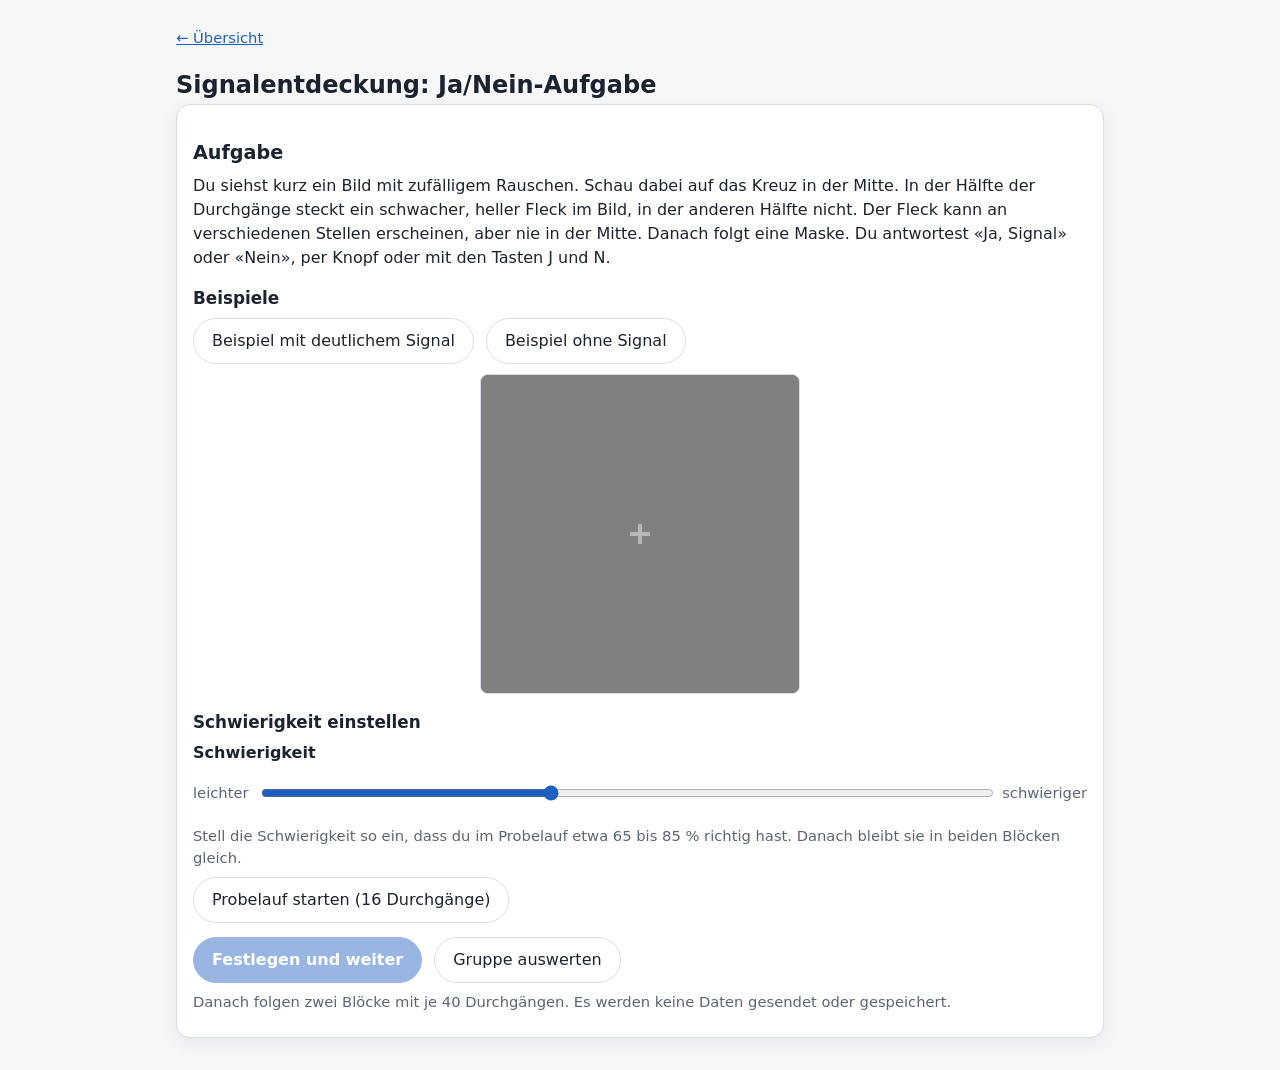
==== psychophysik/signalentdeckung.html @ f6ea7fa9 "Initial commit" ====
<!doctype html>
<html lang="de">
<head>
<meta charset="utf-8">
<meta name="viewport" content="width=device-width, initial-scale=1">
<title>Signalentdeckung: Ja/Nein-Aufgabe</title>
<link rel="stylesheet" href="../shared/base.css">
<style>
[hidden] { display: none !important; }
.crumb { margin: 0 0 10px; font-size: .92rem; }
.crumb a { color: var(--accent); display: inline-flex; align-items: center; min-height: 44px; }
.lead { margin: .25rem 0 1rem; }
.stagewrap { display: flex; justify-content: center; margin: 10px 0; }
canvas.stage {
  width: min(100%, 320px); aspect-ratio: 1 / 1; height: auto; display: block;
  image-rendering: pixelated; border: 1px solid var(--border); border-radius: 8px; background: #808080;
}
canvas.small { width: min(100%, 200px); }
.answers { display: grid; grid-template-columns: 1fr 1fr; gap: 12px; }
.answers .btn { min-height: 60px; font-size: 1.1rem; border-radius: var(--radius); }
.answers .btn .key { display: block; font-size: .8rem; font-weight: 400; opacity: .85; }
.runhead { gap: 8px 12px; }
.fb { min-height: 1.7em; margin: .6rem 0 0; font-weight: 600; text-align: center; }
.fb.good { color: var(--good); }
.fb.bad { color: var(--bad); }
.prompt { text-align: center; margin: .25rem 0 .6rem; min-height: 1.5em; }
.matrix { width: 100%; border-collapse: collapse; font-size: .95rem; margin: 6px 0; table-layout: fixed; }
.matrix th, .matrix td { border: 1px solid var(--border); padding: 6px 8px; text-align: center; vertical-align: middle; }
.matrix thead th { background: var(--accent-soft); font-weight: 600; }
.matrix tbody th { text-align: left; font-weight: 600; background: var(--accent-soft); width: 28%; }
.matrix td b { display: block; font-size: 1.15rem; }
.matrix td span { font-size: .85rem; color: var(--muted); }
.matrix.compact { font-size: .8rem; }
.matrix.compact th, .matrix.compact td { padding: 3px 4px; }
.matrix.compact td b { display: inline; font-size: .95rem; margin-left: 4px; }
.matrix.compact td span { font-size: .78rem; }
.slider-row { display: grid; grid-template-columns: auto 1fr auto; gap: 10px; align-items: center; }
.slider-row input { min-height: 44px; }
.stats { display: grid; grid-template-columns: repeat(auto-fit, minmax(150px, 1fr)); gap: 12px; margin: 12px 0; }
.stat { border: 1px solid var(--border); border-radius: 12px; padding: 10px 12px; background: var(--card); }
.stat .v { font-size: 1.3rem; font-weight: 700; }
.stat .l { font-size: .85rem; color: var(--muted); }
.chartbox { width: 100%; overflow: hidden; display: flex; justify-content: center; }
.chart text { fill: var(--muted); font: 12px var(--font); }
.chart .axis { stroke: var(--muted); stroke-width: 1; }
.chart .grid { stroke: var(--border); stroke-width: 1; stroke-dasharray: 2 4; }
.chart .diag { stroke: var(--muted); stroke-width: 1.5; stroke-dasharray: 6 4; fill: none; }
.chart .curve { stroke: var(--fg); stroke-width: 2; fill: none; }
.chart .mL { fill: var(--accent); stroke: var(--card); stroke-width: 1.5; }
.chart .mK { fill: var(--warn); stroke: var(--card); stroke-width: 1.5; }
.chart .mean { stroke: var(--fg); stroke-width: 2.5; }
.legend { display: flex; flex-wrap: wrap; gap: 6px 16px; font-size: .88rem; color: var(--muted); margin: .25rem 0 0; }
.legend span { display: inline-flex; align-items: center; gap: 6px; }
table.tbl { border-collapse: collapse; width: 100%; font-size: .92rem; }
table.tbl th, table.tbl td { border-bottom: 1px solid var(--border); padding: 6px 8px; text-align: left; vertical-align: top; }
table.tbl th { font-weight: 600; color: var(--muted); }
table.tbl td.num, table.tbl th.num { text-align: right; font-variant-numeric: tabular-nums; white-space: nowrap; }
@media (max-width: 600px) { table.tbl { font-size: .85rem; } table.tbl th, table.tbl td { padding: 6px 4px; } }
#res-table { table-layout: fixed; }
#res-table th:first-child { width: 36%; }
#res-table th.num { white-space: normal; text-align: right; }
#res-table th .sub { display: block; font-weight: 400; }
table.tbl tr.sum td, table.tbl tr.sum th { font-weight: 700; border-top: 2px solid var(--border); }
.scroll { overflow-x: auto; }
details { margin: .5rem 0; }
summary { cursor: pointer; min-height: 44px; padding: 10px 0; }
.msg-error { border-left: 4px solid var(--bad); background: var(--bad-soft); padding: 10px 14px; border-radius: 8px; margin: 0 0 12px; }
ul.plain { margin: .25rem 0; padding-left: 1.2rem; }
.formula { font-family: ui-monospace, SFMono-Regular, Menlo, Consolas, monospace; font-size: .88rem; margin: .25rem 0; }
.probe-res { margin-top: 12px; }
@media (max-height: 700px) {
  canvas.stage { width: min(100%, 240px); }
}
</style>
</head>
<body>
<div class="page">
  <p class="crumb"><a href="index.html">&larr; Übersicht</a></p>
  <h1>Signalentdeckung: Ja/Nein-Aufgabe</h1>
  <div id="live" class="sr-only" role="status" aria-live="polite"></div>

  <!-- 1. Aufgabe und Schwierigkeit -->
  <section id="view-setup" class="card" aria-labelledby="h-setup">
    <h2 id="h-setup" tabindex="-1">Aufgabe</h2>
    <p class="lead">Du siehst kurz ein Bild mit zufälligem Rauschen. Schau dabei auf das Kreuz in der Mitte. In der Hälfte der Durchgänge steckt ein schwacher, heller Fleck im Bild, in der anderen Hälfte nicht. Der Fleck kann an verschiedenen Stellen erscheinen, aber nie in der Mitte. Danach folgt eine Maske. Du antwortest «Ja, Signal» oder «Nein», per Knopf oder mit den Tasten J und N.</p>
    <h3>Beispiele</h3>
    <div class="row">
      <button type="button" class="btn" id="btn-ex-sig">Beispiel mit deutlichem Signal</button>
      <button type="button" class="btn" id="btn-ex-no">Beispiel ohne Signal</button>
    </div>
    <div class="stagewrap"><canvas id="cv-ex" class="stage" width="160" height="160" role="img" aria-label="Beispielbild"></canvas></div>
    <h3>Schwierigkeit einstellen</h3>
    <label for="diff">Schwierigkeit</label>
    <div class="slider-row">
      <span class="hint">leichter</span>
      <input type="range" id="diff" min="1" max="100" step="1" value="40" aria-describedby="diff-hint">
      <span class="hint">schwieriger</span>
    </div>
    <p id="diff-hint" class="hint">Stell die Schwierigkeit so ein, dass du im Probelauf etwa 65 bis 85 % richtig hast. Danach bleibt sie in beiden Blöcken gleich.</p>
    <div class="row">
      <button type="button" class="btn" id="btn-probe">Probelauf starten</button>
    </div>
    <div class="probe-res" id="probe-res" aria-live="polite" hidden></div>
    <div class="row" style="margin-top:14px">
      <button type="button" class="btn primary" id="btn-lock" disabled>Festlegen und weiter</button>
      <a class="btn ghost" href="#gruppe" id="link-group" style="text-decoration:none;display:inline-flex;align-items:center">Gruppe auswerten</a>
    </div>
    <p class="hint" id="setup-hint">Es werden keine Daten gesendet oder gespeichert.</p>
  </section>

  <!-- 2. Matrix vor dem Block -->
  <section id="view-pre" class="card" aria-labelledby="h-pre" hidden>
    <h2 id="h-pre" tabindex="-1">Block 1 von 2</h2>
    <p id="pre-prev" class="muted" hidden></p>
    <p>Für jede Antwort gibt es Punkte oder Abzug. Die Matrix bleibt während des Blocks sichtbar.</p>
    <div id="pre-matrix"></div>
    <div class="row" style="margin-top:12px">
      <button type="button" class="btn primary" id="btn-block-start">Block starten</button>
    </div>
  </section>

  <!-- 3. Durchgänge (Probelauf und Blöcke) -->
  <section id="view-run" class="card" aria-labelledby="h-run" hidden>
    <div class="row between runhead">
      <h2 id="h-run" tabindex="-1" style="margin:0">Probelauf</h2>
      <span class="chip" id="run-count">Durchgang 1 von 20</span>
      <span class="chip" id="run-score" hidden>Punkte: 0</span>
    </div>
    <div id="run-matrix" hidden></div>
    <div class="stagewrap"><canvas id="cv" class="stage" width="160" height="160" role="img" aria-label="Reizfeld"></canvas></div>
    <p class="prompt" id="run-prompt" role="status">&nbsp;</p>
    <div class="answers">
      <button type="button" class="btn" id="btn-yes" disabled>Ja, Signal<span class="key">Taste J</span></button>
      <button type="button" class="btn" id="btn-no" disabled>Nein<span class="key">Taste N</span></button>
    </div>
    <p class="fb" id="run-fb" aria-live="polite">&nbsp;</p>
    <div class="row end"><button type="button" class="btn ghost" id="btn-cancel">Abbrechen</button></div>
  </section>

  <!-- 4. Ergebnis -->
  <section id="view-result" class="card" aria-labelledby="h-result" hidden>
    <h2 id="h-result" tabindex="-1">Ergebnis</h2>
    <div class="scroll"><table class="tbl" id="res-table"></table></div>
    <p class="hint" id="res-prec"></p>
    <details>
      <summary>Berechnung</summary>
      <p class="formula">Trefferrate H = Treffer / (Treffer + Verpasser)</p>
      <p class="formula">Fehlalarmrate FA = Fehlalarme / (Fehlalarme + Korrekte Ablehnungen)</p>
      <p class="formula">d′ = z(H) − z(FA)</p>
      <p class="formula">c = −(z(H) + z(FA)) / 2</p>
      <p class="hint">z ist die Umkehrfunktion der Standardnormalverteilung. Ist H oder FA gleich 0 oder 1, werden beide Raten log-linear korrigiert: H = (Treffer + 0.5) / (Signal-Durchgänge + 1), FA = (Fehlalarme + 0.5) / (Catch-Durchgänge + 1).</p>
    </details>
    <h3>ROC-Diagramm</h3>
    <div class="chartbox" id="roc-wrap"></div>
    <div class="legend" id="roc-legend" aria-hidden="true"></div>
    <h3>Ergebnis-Code</h3>
    <p class="hint">Enthält nur das Ergebnis, keine Namen. Gib den Code für die Gruppenauswertung weiter.</p>
    <div class="code" id="res-code" tabindex="0"></div>
    <div class="row" style="margin-top:8px">
      <button type="button" class="btn" id="btn-copy">Code kopieren</button>
      <span id="copy-msg" class="hint" role="status"></span>
    </div>
    <div class="row" style="margin-top:16px">
      <a class="btn" id="link-group2" href="#gruppe" style="text-decoration:none;display:inline-flex;align-items:center">Gruppe auswerten</a>
      <button type="button" class="btn ghost" id="btn-again">Noch einmal</button>
    </div>
  </section>

  <!-- 5. Gruppe auswerten -->
  <section id="view-group" class="card" aria-labelledby="h-group" hidden>
    <h2 id="h-group" tabindex="-1">Gruppe auswerten</h2>
    <label for="group-in">Ergebnis-Codes (ein Code pro Zeile)</label>
    <textarea id="group-in" rows="6" spellcheck="false" autocomplete="off" autocapitalize="off" placeholder="HSLU-sdt-v2...."></textarea>
    <p class="hint">Leerzeilen und doppelte Codes werden ignoriert. Ungültige Zeilen werden benannt.</p>
    <div class="row">
      <button type="button" class="btn primary" id="btn-group-run">Auswerten</button>
      <button type="button" class="btn ghost" id="btn-group-back">Zurück</button>
    </div>
    <div id="group-out" aria-live="polite" style="margin-top:12px"></div>
  </section>
</div>

<script>
(function () {
'use strict';

/* ======================================================================
   Testhaken (siehe README): window.__test darf VOR dem Laden gesetzt werden,
   z. B. {instant:true, observer:function(trial){return true;}, config:{...}}.
   ====================================================================== */
var T = window.__test = window.__test || {};

/* ===== Konfiguration (Werte sind im README dokumentiert) ===== */
var CONFIG = {
  trialsPerBlock: 40,     // je Block, genau die Hälfte mit Signal (20 Signal, 20 Catch)
  probeTrials: 16,        // Probelauf, genau die Hälfte mit Signal (8 / 8)
  size: 160,              // Bildkantenlänge in Pixeln (wird per CSS vergrössert)
  meanGray: 128,
  sigma: 28,              // Standardabweichung der Pixelhelligkeit (Grauwerte)
  blobW: 14,              // Breite (Sigma) des weichen Flecks in Pixeln
  ampMin: 0.5,            // Fleck-Amplitude bei "schwierigster" Reglerstellung (Grauwerte)
  ampMax: 16,             // Fleck-Amplitude bei "leichtester" Reglerstellung
  exampleAmp: 40,         // Amplitude im Beispielbild (bewusst stärker als die leichteste Reglerstellung 16, damit der Fleck gut sichtbar ist)
  defaultSlider: 40,      // Startstellung des Reglers (1 = leicht, 100 = schwierig); 40 statt 50 wegen unbekanntem Fleckort
  // Ort des Flecks: nie in der Ausschlusszone um das Kreuz (Bildmitte), sondern auf einem schmalen Ring
  exclR: 40,              // Ausschlusszone: Abstand Fleckmitte zur Kreuzmitte nie kleiner (Pixel)
  bandMin: 44,            // Ring der erlaubten Fleckmitten: innerer Radius (Pixel), >= exclR + 4
  bandMax: 52,            // äusserer Radius; durch edgeMin begrenzt (Bild 160 px: 80 - 28 = 52)
  edgeMin: 28,            // Mindestabstand der Fleckmitte zum Bildrand (2 sigma)
  // Fixationskreuz: klein, mit wenig Kontrast, heller als der Hintergrund (Nachbild dann dunkel)
  crossArm: 5,            // Armlänge ab Kreuzmitte (Pixel)
  crossWidth: 2,          // Strichstärke (Pixel, ganzzahlig)
  crossGray: 184,         // Grauwert des Kreuzes (Hintergrund 128)
  fixMs: 400, stimMs: 300, maskMs: 150, feedbackMs: 500, itiMs: 0,
  maskBlock: 8,           // Kantenlänge der Maskenblöcke in Pixeln
  targetLow: 65, targetHigh: 85,
  payoff: {
    liberal:      { hit: 1, cr: 1, miss: -4, fa: -1 },   // Verpasser teuer
    konservativ:  { hit: 1, cr: 1, miss: -1, fa: -4 }    // Fehlalarm teuer
  }
};
if (T.config) { for (var ck in T.config) { if (Object.prototype.hasOwnProperty.call(T.config, ck)) CONFIG[ck] = T.config[ck]; } }

var BLOCK_LABEL = { liberal: 'Verpasser teuer', konservativ: 'Fehlalarm teuer' };
var OUTCOME_WORD = { hit: 'Treffer', miss: 'Verpasser', fa: 'Fehlalarm', cr: 'Korrekte Ablehnung' };

/* ===== Zufall ===== */
function mulberry32(a) {
  return function () {
    a |= 0; a = a + 0x6D2B79F5 | 0;
    var t = Math.imul(a ^ a >>> 15, 1 | a);
    t = t + Math.imul(t ^ t >>> 7, 61 | t) ^ t;
    return ((t ^ t >>> 14) >>> 0) / 4294967296;
  };
}
function makeGauss(rng) {
  var spare = null;
  return function () {
    if (spare !== null) { var s = spare; spare = null; return s; }
    var u = 0; while (u === 0) u = rng();
    var v = rng();
    var m = Math.sqrt(-2 * Math.log(u));
    spare = m * Math.sin(2 * Math.PI * v);
    return m * Math.cos(2 * Math.PI * v);
  };
}
function readSeed() {
  var m = /[?&]seed=(\d+)/.exec(location.search);
  if (m) return (parseInt(m[1], 10) >>> 0);
  if (typeof T.seed === 'number') return T.seed >>> 0;
  return (Math.random() * 4294967296) >>> 0;
}
var SEED = readSeed();
var rngMain = mulberry32(SEED);
var gaussMain = makeGauss(rngMain);

/* ======================================================================
   Statistik: Normalverteilung und SDT
   ====================================================================== */
// Umkehrfunktion der Standardnormalverteilung (Wichura, Algorithmus AS 241, PPND16)
function qnorm(p) {
  if (!(p > 0 && p < 1)) {
    if (p === 0) return -Infinity;
    if (p === 1) return Infinity;
    return NaN;
  }
  var q = p - 0.5, r, val;
  if (Math.abs(q) <= 0.425) {
    r = 0.180625 - q * q;
    return q * (((((((r * 2509.0809287301226727 + 33430.575583588128105) * r + 67265.770927008700853) * r +
      45921.953931549871457) * r + 13731.693765509461125) * r + 1971.5909503065514427) * r + 133.14166789178437745) * r +
      3.387132872796366608) /
      (((((((r * 5226.495278852545925 + 28729.085735721942674) * r + 39307.89580009271061) * r +
      21213.794301586595867) * r + 5394.1960214247511077) * r + 687.1870074920579083) * r + 42.313330701600911252) * r + 1);
  }
  r = q < 0 ? p : 1 - p;
  r = Math.sqrt(-Math.log(r));
  if (r <= 5) {
    r -= 1.6;
    val = (((((((r * 7.7454501427834140764e-4 + 0.0227238449892691845833) * r + 0.24178072517745061177) * r +
      1.27045825245236838258) * r + 3.64784832476320460504) * r + 5.7694972214606914055) * r + 4.6303378461565452959) * r +
      1.42343711074968357734) /
      (((((((r * 1.05075007164441684324e-9 + 5.475938084995344946e-4) * r + 0.0151986665636164571966) * r +
      0.14810397642748007459) * r + 0.68976733498510000455) * r + 1.6763848301838038494) * r + 2.05319162663775882187) * r + 1);
  } else {
    r -= 5;
    val = (((((((r * 2.01033439929228813265e-7 + 2.71155556874348757815e-5) * r + 0.0012426609473880784386) * r +
      0.026532189526576123093) * r + 0.29656057182850489123) * r + 1.7848265399172913358) * r + 5.4637849111641143699) * r +
      6.6579046435011037772) /
      (((((((r * 2.04426310338993978564e-15 + 1.4215117583164458887e-7) * r + 1.8463183175100546818e-5) * r +
      7.868691311456132591e-4) * r + 0.0148753612908506148525) * r + 0.13692988092273580531) * r + 0.59983220655588793769) * r + 1);
  }
  return q < 0 ? -val : val;
}
// Standardnormal-Verteilungsfunktion (nur für das Zeichnen der Kurven; Fehler < 1.2e-7)
function erfc(x) {
  var z = Math.abs(x), t = 1 / (1 + 0.5 * z);
  var r = t * Math.exp(-z * z - 1.26551223 + t * (1.00002368 + t * (0.37409196 + t * (0.09678418 + t * (-0.18628806 +
    t * (0.27886807 + t * (-1.13520398 + t * (1.48851587 + t * (-0.82215223 + t * 0.17087277)))))))));
  return x >= 0 ? r : 2 - r;
}
function pnorm(x) { return 0.5 * erfc(-x / Math.SQRT2); }

// Zählwerte -> Raten, d' und c (Ja = "Signal vorhanden").
function computeSDT(h, m, fa, cr) {
  var nS = h + m, nN = fa + cr;
  if (!(nS > 0) || !(nN > 0)) return null;
  var H0 = h / nS, F0 = fa / nN, H = H0, F = F0, corrected = false;
  if (H0 === 0 || H0 === 1 || F0 === 0 || F0 === 1) {
    H = (h + 0.5) / (nS + 1);
    F = (fa + 0.5) / (nN + 1);
    corrected = true;
  }
  var zH = qnorm(H), zF = qnorm(F);
  return { hits: h, misses: m, fas: fa, crs: cr, nSignal: nS, nNoise: nN, H0: H0, F0: F0, H: H, F: F,
           zH: zH, zF: zF, dprime: zH - zF, c: -0.5 * (zH + zF), corrected: corrected };
}

/* ======================================================================
   Reiz-Generator (rein; wird auch getestet)
   ====================================================================== */
function blobProfile(size, w, cx, cy) {
  var p = new Float64Array(size * size);
  if (cx == null) cx = (size - 1) / 2;
  if (cy == null) cy = (size - 1) / 2;
  for (var y = 0; y < size; y++) {
    for (var x = 0; x < size; x++) {
      var dx = x - cx, dy = y - cy;
      p[y * size + x] = Math.exp(-(dx * dx + dy * dy) / (2 * w * w));
    }
  }
  return p;
}
// Liefert RGBA-Bytes (Grau) eines Rauschbildes, optional mit weichem hellem Fleck an Position opt.pos {x, y}
// (Pixelindex der Fleckmitte; ohne Angabe: Bildmitte, nur für Tests).
function makeStimulus(gauss, signal, amp, opt) {
  opt = opt || {};
  var size = opt.size || CONFIG.size, sigma = opt.sigma != null ? opt.sigma : CONFIG.sigma;
  var mean = opt.meanGray != null ? opt.meanGray : CONFIG.meanGray, w = opt.blobW || CONFIG.blobW;
  var pos = opt.pos || null;
  var prof = signal ? blobProfile(size, w, pos ? pos.x : null, pos ? pos.y : null) : null;
  var out = new Uint8ClampedArray(size * size * 4);
  for (var i = 0; i < size * size; i++) {
    var v = mean + sigma * gauss() + (signal ? amp * prof[i] : 0);
    out[4 * i] = v; out[4 * i + 1] = v; out[4 * i + 2] = v; out[4 * i + 3] = 255;
  }
  return out;
}
// Mitte des Bildes = Mitte des Kreuzes (Pixelindex)
function centerOf(size) { return (size - 1) / 2; }
// Fleckposition auf dem Ring [bandMin, bandMax] um die Kreuzmitte. theta: Winkel (Bogenmass), rng liefert den Radius
// (gleichmässig nach Fläche im Ring). Rückgabe: Pixelindex der Fleckmitte.
function positionAt(theta, rng) {
  var a = CONFIG.bandMin, b = CONFIG.bandMax;
  var r = Math.sqrt(a * a + rng() * (b * b - a * a)), c = centerOf(CONFIG.size);
  return { x: c + r * Math.cos(theta), y: c + r * Math.sin(theta), r: r, theta: theta };
}
// k Positionen mit gleichmässiger Winkelverteilung: Kreis in k gleiche Sektoren, in jedem ein zufälliger Winkel,
// zufällige Drehung des Rasters, zufällige Reihenfolge. Jede einzelne Position ist über den Ring gleichverteilt.
function makePositions(k, rng) {
  var out = [], i, off = rng() * 2 * Math.PI;
  for (i = 0; i < k; i++) out.push(positionAt(off + (i + rng()) * 2 * Math.PI / k, rng));
  for (i = k - 1; i > 0; i--) { var j = Math.floor(rng() * (i + 1)); var t = out[i]; out[i] = out[j]; out[j] = t; }
  return out;
}
// Ist die Position zulässig? (Ausschlusszone, Ring, Randabstand)
function positionOk(p) {
  var c = centerOf(CONFIG.size), r = Math.sqrt((p.x - c) * (p.x - c) + (p.y - c) * (p.y - c));
  var edge = Math.min(p.x + 0.5, CONFIG.size - 0.5 - p.x, p.y + 0.5, CONFIG.size - 0.5 - p.y);
  return r >= CONFIG.exclR && r >= CONFIG.bandMin - 1e-9 && r <= CONFIG.bandMax + 1e-9 && edge >= CONFIG.edgeMin - 1e-9;
}
function makeMask(rng, size, block) {
  var out = new Uint8ClampedArray(size * size * 4), nb = Math.ceil(size / block), vals = [], i, x, y;
  for (i = 0; i < nb * nb; i++) vals.push(Math.round(30 + rng() * 195));
  for (y = 0; y < size; y++) {
    for (x = 0; x < size; x++) {
      var v = vals[Math.floor(y / block) * nb + Math.floor(x / block)], o = 4 * (y * size + x);
      out[o] = v; out[o + 1] = v; out[o + 2] = v; out[o + 3] = 255;
    }
  }
  return out;
}
// Genau die Hälfte der Durchgänge mit Signal, zufällige Reihenfolge (Fisher-Yates).
function makeSchedule(n, rng) {
  var a = [], i;
  for (i = 0; i < n; i++) a.push(i < Math.floor(n / 2));
  for (i = n - 1; i > 0; i--) { var j = Math.floor(rng() * (i + 1)); var t = a[i]; a[i] = a[j]; a[j] = t; }
  return a;
}
// Ablaufplan eines Blocks: Reihenfolge Signal/Catch und für jedes Signal eine Position (Ausschlusszone beachtet).
function makePlan(n, rng) {
  var sched = makeSchedule(n, rng), k = 0, i;
  for (i = 0; i < n; i++) if (sched[i]) k++;
  var pos = makePositions(k, rng), plan = [], q = 0;
  for (i = 0; i < n; i++) plan.push({ signal: sched[i], pos: sched[i] ? pos[q++] : null });
  return plan;
}
function sliderToAmp(v) {   // 1 = leicht (grosse Amplitude), 100 = schwierig (kleine Amplitude)
  return CONFIG.ampMax * Math.pow(CONFIG.ampMin / CONFIG.ampMax, (v - 1) / 99);
}
function classify(signal, yes) { return signal ? (yes ? 'hit' : 'miss') : (yes ? 'fa' : 'cr'); }

/* ======================================================================
   Ergebnis-Code
   ====================================================================== */
var CODE_VERSION = 2;
function checksum(s) {
  var h = 7;
  for (var i = 0; i < s.length; i++) h = (h * 31 + s.charCodeAt(i)) % 46656;
  var t = h.toString(36);
  while (t.length < 3) t = '0' + t;
  return t;
}
function newId(rng) {
  var t = Math.floor(rng() * 1679616).toString(36);
  while (t.length < 4) t = '0' + t;
  return t;
}
// order: ['liberal','konservativ'] oder umgekehrt; cL/cK: {hit, miss, fa, cr}
function buildCode(id, order, cL, cK) {
  function blk(c) { return c.hit + '-' + c.miss + '-' + c.fa + '-' + c.cr; }
  var payload = 'HSLU-sdt-v' + CODE_VERSION + '.' + id + '.' + (order[0] === 'liberal' ? 'lk' : 'kl') + '.' + blk(cL) + '.' + blk(cK);
  return payload + '.' + checksum(payload);
}
function parseCode(str) {
  var s = String(str).trim(), low = s.toLowerCase();
  if (!/^hslu-/.test(low)) return { ok: false, reason: 'kein Ergebnis-Code' };
  var m = /^hslu-([a-z]+)-v(\d+)\./.exec(low);
  if (!m) return { ok: false, reason: 'kein Ergebnis-Code' };
  if (m[1] !== 'sdt') return { ok: false, reason: 'Code gehört zu einer anderen Seite (' + m[1] + ')' };
  if (m[2] === '1') return { ok: false, reason: 'Version v1 ist veraltet (andere Aufgabe: Fleck in der Bildmitte, 50 Durchgänge je Block) und nicht mit v2 vergleichbar. Aufgabe neu durchführen' };
  if (m[2] !== String(CODE_VERSION)) return { ok: false, reason: 'Version v' + m[2] + ' wird nicht unterstützt' };
  var q = /^hslu-sdt-v2\.([0-9a-z]{4})\.(lk|kl)\.(\d{1,3})-(\d{1,3})-(\d{1,3})-(\d{1,3})\.(\d{1,3})-(\d{1,3})-(\d{1,3})-(\d{1,3})\.([0-9a-z]{3})$/.exec(low);
  if (!q) return { ok: false, reason: 'Format ungültig' };
  var payload = 'HSLU-sdt-v2.' + low.slice('hslu-sdt-v2.'.length, low.lastIndexOf('.'));
  if (checksum(payload) !== q[11]) return { ok: false, reason: 'Prüfsumme stimmt nicht (Tippfehler?)' };
  function n(i) { return parseInt(q[i], 10); }
  var L = { hit: n(3), miss: n(4), fa: n(5), cr: n(6) }, K = { hit: n(7), miss: n(8), fa: n(9), cr: n(10) };
  if (L.hit + L.miss < 1 || L.fa + L.cr < 1 || K.hit + K.miss < 1 || K.fa + K.cr < 1) return { ok: false, reason: 'Werte unplausibel' };
  return { ok: true, id: q[1], order: q[2] === 'lk' ? ['liberal', 'konservativ'] : ['konservativ', 'liberal'], liberal: L, konservativ: K };
}

/* ===== Hilfen ===== */
function $(id) { return document.getElementById(id); }
function sleep(ms) { return new Promise(function (r) { setTimeout(r, T.instant ? 0 : ms); }); }
function fmt2(x) { return (Math.abs(x) < 0.005 ? 0 : x).toFixed(2).replace('-', '−'); }
function signed(n) { return (n > 0 ? '+' : n < 0 ? '−' : '') + Math.abs(n); }
function pct(k, n) { return n > 0 ? Math.round(100 * k / n) + ' %' : '–'; }
function ratio(x) { return (Math.round(x * 100) / 100).toFixed(2); }
var NS = 'http://www.w3.org/2000/svg';
function el(name, attrs, parent) {
  var e = document.createElementNS(NS, name);
  for (var k in attrs) { if (Object.prototype.hasOwnProperty.call(attrs, k)) e.setAttribute(k, attrs[k]); }
  if (parent) parent.appendChild(e);
  return e;
}
function copyText(text, msgEl) {
  function fallback() {
    var ok = false;
    try {
      var ta = document.createElement('textarea');
      ta.value = text; ta.setAttribute('readonly', ''); ta.style.position = 'fixed'; ta.style.opacity = '0';
      document.body.appendChild(ta); ta.select(); ok = document.execCommand('copy'); document.body.removeChild(ta);
    } catch (e) { ok = false; }
    msgEl.textContent = ok ? 'Kopiert.' : 'Kopieren nicht möglich. Markiere den Code und kopiere ihn von Hand.';
  }
  try {
    if (navigator.clipboard && navigator.clipboard.writeText) {
      navigator.clipboard.writeText(text).then(function () { msgEl.textContent = 'Kopiert.'; }, fallback);
    } else { fallback(); }
  } catch (e) { fallback(); }
}

/* ======================================================================
   Oberfläche
   ====================================================================== */
var VIEWS = ['view-setup', 'view-pre', 'view-run', 'view-result', 'view-group'];
function show(id, focusId) {
  VIEWS.forEach(function (v) { $(v).hidden = (v !== id); });
  var f = $(focusId || '');
  if (f) { try { f.focus({ preventScroll: true }); } catch (e) { f.focus(); } }
  window.scrollTo(0, 0);
}
function live(msg) { $('live').textContent = msg; }

var S = {
  run: 0, awaiting: null, interrupted: false, inTrial: false,
  amp: null, probeSlider: null, probeDone: false, locked: false,
  order: null, blocks: {}, last: null, id: null, blockIndex: 0
};
T.log = [];
T.exposures = [];

var cv = $('cv'), g2 = cv.getContext('2d');
var cvEx = $('cv-ex'), gEx = cvEx.getContext('2d');
function putImage(ctx2, bytes) {
  var img = ctx2.createImageData(CONFIG.size, CONFIG.size);
  img.data.set(bytes);
  ctx2.putImageData(img, 0, 0);
}
// Graue Fläche; mit cross = true zusätzlich das kleine Fixationskreuz in der Bildmitte.
function drawBlank(ctx2, cross) {
  var g = CONFIG.meanGray, n = CONFIG.size, h = n / 2;
  ctx2.fillStyle = 'rgb(' + g + ',' + g + ',' + g + ')';
  ctx2.fillRect(0, 0, n, n);
  if (cross) {
    var a = CONFIG.crossArm, w = CONFIG.crossWidth, k = CONFIG.crossGray;
    ctx2.fillStyle = 'rgb(' + k + ',' + k + ',' + k + ')';
    ctx2.fillRect(h - a, h - w / 2, 2 * a, w);
    ctx2.fillRect(h - w / 2, h - a, w, 2 * a);
  }
}

function matrixHTML(kind, compact) {
  var p = CONFIG.payoff[kind];
  var t = document.createElement('table');
  t.className = 'matrix' + (compact ? ' compact' : '');
  var cap = document.createElement('caption'); cap.className = 'sr-only'; cap.textContent = 'Punkte pro Antwort'; t.appendChild(cap);
  var thead = document.createElement('thead'), r0 = document.createElement('tr');
  ['', 'Antwort «Ja»', 'Antwort «Nein»'].forEach(function (h) {
    var th = document.createElement('th'); th.scope = 'col'; th.textContent = h; r0.appendChild(th);
  });
  thead.appendChild(r0); t.appendChild(thead);
  var tb = document.createElement('tbody');
  function row(head, a, b) {
    var tr = document.createElement('tr'), th = document.createElement('th'); th.scope = 'row'; th.textContent = head; tr.appendChild(th);
    [a, b].forEach(function (c) {
      var td = document.createElement('td');
      var s = document.createElement('span'); s.textContent = OUTCOME_WORD[c];
      var bb = document.createElement('b'); bb.textContent = signed(p[c]);
      td.appendChild(s); td.appendChild(bb); tr.appendChild(td);
    });
    tb.appendChild(tr);
  }
  row('Signal vorhanden', 'hit', 'miss');
  row('Kein Signal', 'fa', 'cr');
  t.appendChild(tb);
  return t;
}

/* ===== Darstellung eines Durchgangs ===== */
function frame() { return new Promise(function (r) { requestAnimationFrame(r); }); }
// Zeichnet drawA, wechselt nach ms zu drawB. Liefert die gemessene Dauer von A.
function exposure(ms, drawA, drawB) {
  return new Promise(function (resolve) {
    if (T.instant) { drawA(); drawB(); resolve(0); return; }
    requestAnimationFrame(function () {
      drawA();
      var t0 = performance.now();
      (function tick() {
        requestAnimationFrame(function () {
          var now = performance.now();
          if (now - t0 >= ms - 8) { drawB(); resolve(now - t0); } else { tick(); }
        });
      })();
    });
  });
}

function setButtons(on) { $('btn-yes').disabled = !on; $('btn-no').disabled = !on; }
function setPrompt(t) { $('run-prompt').textContent = t || ' '; }
function setFb(t, cls) { var f = $('run-fb'); f.textContent = t || ' '; f.className = 'fb' + (cls ? ' ' + cls : ''); }

function waitResponse(info) {
  return new Promise(function (resolve) {
    S.awaiting = { resolve: resolve };
    setButtons(true);
    setPrompt('Signal vorhanden?');
    drawBlank(g2, false);
    live('Antwort bitte: Ja oder Nein');
    if (typeof T.observer === 'function') {
      setTimeout(function () {
        var a = T.observer(info);
        if (a === true || a === 'ja' || a === 'Ja') answer(true);
        else if (a === false || a === 'nein' || a === 'Nein') answer(false);
      }, 0);
    }
  });
}
function answer(yes) {
  var w = S.awaiting;
  if (!w) return;
  S.awaiting = null;
  setButtons(false);
  w.resolve(yes);
}

// Ein Reiz-Durchgang: Fixation, Reiz, Maske, Antwort. Wiederholt bei Unterbrechung.
async function oneTrial(run, spec) {
  for (;;) {
    if (run !== S.run) return null;
    setFb('');
    setPrompt('');
    setButtons(false);
    drawBlank(g2, true);
    S.interrupted = false; S.inTrial = true;
    var stim = makeStimulus(gaussMain, spec.signal, S.amp, { pos: spec.pos });
    var mask = makeMask(rngMain, CONFIG.size, CONFIG.maskBlock);
    await sleep(CONFIG.fixMs);
    if (run !== S.run) { S.inTrial = false; return null; }
    var actual = await exposure(CONFIG.stimMs,
      function () { putImage(g2, stim); },
      function () { putImage(g2, mask); });
    await sleep(CONFIG.maskMs);
    S.inTrial = false;
    if (run !== S.run) return null;
    var bad = !T.instant && (S.interrupted || actual > CONFIG.stimMs + 100);
    if (bad) {
      T.log.push({ phase: spec.phase, block: spec.block, i: spec.i, invalid: true, expMs: actual });
      drawBlank(g2, false);
      setFb('Durchgang unterbrochen. Er wird wiederholt.');
      await sleep(1200);
      continue;
    }
    T.exposures.push(actual);
    var info = { phase: spec.phase, block: spec.block, i: spec.i, signal: spec.signal, pos: spec.pos, amp: S.amp,
                 payoff: spec.block ? CONFIG.payoff[spec.block] : null };
    T.current = info;
    var yes = await waitResponse(info);
    if (yes === null || run !== S.run) return null;
    return { yes: yes, actual: actual, outcome: classify(spec.signal, yes) };
  }
}

async function runTrials(run, phase, block, n) {
  var plan = makePlan(n, rngMain);
  var counts = { hit: 0, miss: 0, fa: 0, cr: 0 }, score = 0;
  $('run-score').hidden = !block;
  $('run-score').textContent = 'Punkte: 0';
  for (var i = 0; i < n; i++) {
    $('run-count').textContent = 'Durchgang ' + (i + 1) + ' von ' + n;
    var r = await oneTrial(run, { phase: phase, block: block, i: i, signal: plan[i].signal, pos: plan[i].pos });
    if (!r) return null;
    counts[r.outcome]++;
    var pts = block ? CONFIG.payoff[block][r.outcome] : 0;
    score += pts;
    T.log.push({ phase: phase, block: block, i: i, signal: plan[i].signal, pos: plan[i].pos, yes: r.yes, outcome: r.outcome, points: pts, amp: S.amp, expMs: r.actual });
    if (block) $('run-score').textContent = 'Punkte: ' + (score < 0 ? '−' + Math.abs(score) : score);
    var good = (r.outcome === 'hit' || r.outcome === 'cr');
    setFb(OUTCOME_WORD[r.outcome] + (block ? ': ' + signed(pts) : ''), good ? 'good' : 'bad');
    drawBlank(g2, false);
    setPrompt('');
    await sleep(CONFIG.feedbackMs);
    await sleep(CONFIG.itiMs);
  }
  return { counts: counts, score: score };
}

/* ===== Ablauf ===== */
async function startProbe() {
  S.run++;
  var run = S.run;
  S.amp = sliderToAmp(parseInt($('diff').value, 10));
  var sliderNow = $('diff').value;
  disarm();
  show('view-run', 'h-run');
  $('h-run').textContent = 'Probelauf';
  $('run-matrix').hidden = true;
  setFb(''); setPrompt(''); setButtons(false);
  drawBlank(g2, true);
  var res = await runTrials(run, 'probe', null, CONFIG.probeTrials);
  if (!res) return;
  S.probe = res; S.probeSlider = sliderNow; S.probeDone = true;
  show('view-setup', 'btn-probe');
  renderProbe(res);
  live('Probelauf beendet');
}
function renderProbe(res) {
  var c = res.counts, n = c.hit + c.miss + c.fa + c.cr, correct = c.hit + c.cr;
  var p = Math.round(100 * correct / n);
  var box = $('probe-res'); box.hidden = false; box.textContent = '';
  var a = document.createElement('p');
  a.innerHTML = '';
  var strong = document.createElement('strong'); strong.textContent = 'Probelauf: ' + correct + ' von ' + n + ' richtig (' + p + ' %).';
  a.appendChild(strong); box.appendChild(a);
  var b = document.createElement('p'); b.className = 'hint';
  b.textContent = 'Treffer ' + c.hit + ', Verpasser ' + c.miss + ', Fehlalarme ' + c.fa + ', Korrekte Ablehnungen ' + c.cr + '. Ziel für die Einstellung: ' + CONFIG.targetLow + ' bis ' + CONFIG.targetHigh + ' % richtig.';
  box.appendChild(b);
  var d = document.createElement('p');
  d.textContent = p < CONFIG.targetLow ? 'Unter dem Ziel. Stell die Schwierigkeit weiter nach links.' :
                  p > CONFIG.targetHigh ? 'Über dem Ziel. Stell die Schwierigkeit weiter nach rechts.' : 'Im Ziel.';
  box.appendChild(d);
  updateLock();
}
function updateLock() {
  var ok = S.probeDone && S.probeSlider === $('diff').value && !S.locked;
  $('btn-lock').disabled = !ok;
  var box = $('probe-res');
  if (S.probeDone && S.probeSlider !== $('diff').value) {
    var hint = box.querySelector('.stale');
    if (!hint) { hint = document.createElement('p'); hint.className = 'hint stale'; hint.textContent = 'Schwierigkeit geändert. Mach einen neuen Probelauf mit dieser Einstellung.'; box.appendChild(hint); }
  } else {
    var h2 = box.querySelector('.stale'); if (h2) h2.remove();
  }
}

function lockAndStart() {
  S.locked = true;
  S.amp = sliderToAmp(parseInt($('diff').value, 10));
  $('diff').disabled = true; $('btn-probe').disabled = true; $('btn-lock').disabled = true;
  var ord = T.order;
  if (!(ord && ord.length === 2)) ord = rngMain() < 0.5 ? ['liberal', 'konservativ'] : ['konservativ', 'liberal'];
  S.order = ord.slice();
  S.blocks = {};
  S.blockIndex = 0;
  toPre(0);
}
function toPre(i) {
  S.blockIndex = i;
  var kind = S.order[i];
  show('view-pre', 'h-pre');
  $('h-pre').textContent = 'Block ' + (i + 1) + ' von 2';
  var pm = $('pre-matrix'); pm.textContent = ''; pm.appendChild(matrixHTML(kind, false));
  var prev = $('pre-prev');
  if (i > 0) {
    var b = S.blocks[S.order[0]];
    prev.hidden = false; prev.textContent = 'Block 1 beendet. Punkte: ' + (b.score < 0 ? '−' + Math.abs(b.score) : b.score) + '.';
  } else { prev.hidden = true; }
  live('Block ' + (i + 1) + ' von 2. Punktematrix: Verpasser ' + signed(CONFIG.payoff[kind].miss) + ', Fehlalarm ' + signed(CONFIG.payoff[kind].fa));
}
async function startBlock() {
  S.run++;
  var run = S.run, i = S.blockIndex, kind = S.order[i];
  disarm();
  show('view-run', 'h-run');
  $('h-run').textContent = 'Block ' + (i + 1) + ' von 2';
  var rm = $('run-matrix'); rm.textContent = ''; rm.appendChild(matrixHTML(kind, true)); rm.hidden = false;
  setFb(''); setPrompt(''); setButtons(false);
  drawBlank(g2, true);
  var res = await runTrials(run, 'block', kind, CONFIG.trialsPerBlock);
  if (!res) return;
  S.blocks[kind] = { counts: res.counts, score: res.score, order: i + 1 };
  if (i === 0) toPre(1); else finishAll();
}
function finishAll() {
  S.id = newId(rngMain);
  var r = { id: S.id, order: S.order.slice(), blocks: S.blocks, amp: S.amp };
  ['liberal', 'konservativ'].forEach(function (k) {
    var c = S.blocks[k].counts;
    r.blocks[k].sdt = computeSDT(c.hit, c.miss, c.fa, c.cr);
  });
  r.code = buildCode(S.id, S.order, S.blocks.liberal.counts, S.blocks.konservativ.counts);
  S.last = r; T.lastResult = r;
  show('view-result', 'h-result');
  renderResult(r);
  live('Ergebnis liegt vor');
}

/* ===== Ergebnisanzeige ===== */
function renderResult(r) {
  var tbl = $('res-table'); tbl.textContent = '';
  var first = r.order[0], second = r.order[1];
  var cols = [first, second];
  var thead = document.createElement('thead'), tr = document.createElement('tr');
  var th0 = document.createElement('th'); th0.scope = 'col'; th0.textContent = ''; tr.appendChild(th0);
  cols.forEach(function (k, i) {
    var th = document.createElement('th'); th.scope = 'col'; th.className = 'num';
    th.textContent = 'Block ' + (i + 1); var sub = document.createElement('span'); sub.className = 'sub'; sub.textContent = BLOCK_LABEL[k]; th.appendChild(sub); tr.appendChild(th);
  });
  thead.appendChild(tr); tbl.appendChild(thead);
  var tb = document.createElement('tbody');
  function row(label, fn, cls) {
    var r2 = document.createElement('tr'); if (cls) r2.className = cls;
    var th = document.createElement('th'); th.scope = 'row'; th.textContent = label; r2.appendChild(th);
    cols.forEach(function (k) { var td = document.createElement('td'); td.className = 'num'; td.textContent = fn(r.blocks[k], k); r2.appendChild(td); });
    tb.appendChild(r2);
  }
  var P = CONFIG.payoff;
  row('Punkte Treffer / Verpasser', function (b, k) { return signed(P[k].hit) + ' / ' + signed(P[k].miss); });
  row('Punkte Fehlalarm / Korrekte Ablehnung', function (b, k) { return signed(P[k].fa) + ' / ' + signed(P[k].cr); });
  row('Treffer', function (b) { return String(b.counts.hit); });
  row('Verpasser', function (b) { return String(b.counts.miss); });
  row('Fehlalarme', function (b) { return String(b.counts.fa); });
  row('Korrekte Ablehnungen', function (b) { return String(b.counts.cr); });
  row('Trefferrate', function (b) { return ratio(b.sdt.H0); });
  row('Fehlalarmrate', function (b) { return ratio(b.sdt.F0); });
  row('d′', function (b) { return fmt2(b.sdt.dprime) + (b.sdt.corrected ? ' *' : ''); }, 'sum');
  row('Kriterium c', function (b) { return fmt2(b.sdt.c) + (b.sdt.corrected ? ' *' : ''); }, 'sum');
  row('Punkte', function (b) { return b.score < 0 ? '−' + Math.abs(b.score) : String(b.score); });
  tbl.appendChild(tb);
  if (cols.some(function (k) { return r.blocks[k].sdt.corrected; })) {
    var note = document.createElement('caption');
    note.style.captionSide = 'bottom'; note.style.textAlign = 'left'; note.style.padding = '6px 8px'; note.className = 'hint';
    note.textContent = '* log-linear korrigiert, weil eine Rate 0 oder 1 war.';
    tbl.appendChild(note);
  }
  $('res-prec').textContent = precisionHint();
  $('res-code').textContent = r.code;
  $('copy-msg').textContent = '';
  drawResultROC();
}
function precisionHint() {
  var n = Math.floor(CONFIG.trialsPerBlock / 2);
  return 'Mit nur ' + n + ' Signal- und ' + n + ' Catch-Durchgängen je Block sind d′ und c einer einzelnen Person ungenau. Mittelwerte über mehrere Personen (Gruppe auswerten) sind stabiler.';
}
function meanDprime(list) { var s = 0; list.forEach(function (x) { s += x; }); return s / list.length; }
function drawResultROC() {
  var r = S.last; if (!r) return;
  var pts = { liberal: [{ F: r.blocks.liberal.sdt.F, H: r.blocks.liberal.sdt.H }], konservativ: [{ F: r.blocks.konservativ.sdt.F, H: r.blocks.konservativ.sdt.H }] };
  var dm = meanDprime([r.blocks.liberal.sdt.dprime, r.blocks.konservativ.sdt.dprime]);
  drawROC($('roc-wrap'), pts, null, dm, 'Mittleres d′ beider Blöcke');
  fillLegend($('roc-legend'), dm, false, 'beider Blöcke');
}

/* ===== ROC-Diagramm (selbst gezeichnet, SVG) ===== */
function drawROC(wrap, pts, means, dCurve, curveText) {
  wrap.textContent = '';
  var avail = wrap.clientWidth || 400;
  var W = Math.max(260, Math.min(avail, 440)), H = W;
  var m = { l: 46, r: 14, t: 12, b: 44 };
  var pw = W - m.l - m.r, ph = H - m.t - m.b;
  function X(f) { return m.l + f * pw; }
  function Y(h) { return m.t + (1 - h) * ph; }
  var svg = el('svg', { width: W, height: H, viewBox: '0 0 ' + W + ' ' + H, 'class': 'chart', role: 'img' }, wrap);
  var nL = pts.liberal.length, nK = pts.konservativ.length;
  el('title', {}, svg).textContent = 'ROC-Diagramm: Trefferrate über Fehlalarmrate';
  el('desc', {}, svg).textContent = nL + ' Punkte für Block «Verpasser teuer», ' + nK + ' Punkte für Block «Fehlalarm teuer». ' + curveText + ' ' + fmt2(dCurve) + '.';
  [0, 0.25, 0.5, 0.75, 1].forEach(function (v) {
    el('line', { x1: X(v), x2: X(v), y1: m.t, y2: m.t + ph, 'class': 'grid' }, svg);
    el('line', { x1: m.l, x2: m.l + pw, y1: Y(v), y2: Y(v), 'class': 'grid' }, svg);
    var lab = v === 0 ? '0' : v === 1 ? '1' : String(v).replace('0.', '.');
    el('text', { x: X(v), y: m.t + ph + 16, 'text-anchor': 'middle' }, svg).textContent = lab;
    el('text', { x: m.l - 7, y: Y(v) + 4, 'text-anchor': 'end' }, svg).textContent = lab;
  });
  el('rect', { x: m.l, y: m.t, width: pw, height: ph, fill: 'none', 'class': 'axis' }, svg);
  el('text', { x: m.l + pw / 2, y: H - 6, 'text-anchor': 'middle' }, svg).textContent = 'Fehlalarmrate';
  var cy = m.t + ph / 2;
  el('text', { x: 12, y: cy, 'text-anchor': 'middle', transform: 'rotate(-90 12 ' + cy + ')' }, svg).textContent = 'Trefferrate';
  el('line', { x1: X(0), y1: Y(0), x2: X(1), y2: Y(1), 'class': 'diag' }, svg);
  // Isosensitivitätskurve (gleiche Varianz): H = Phi(z(FA) + d')
  var d = '';
  for (var i = 0; i <= 200; i++) {
    var z = -4 + 8 * i / 200;
    var f = pnorm(z), h = pnorm(z + dCurve);
    d += (i ? 'L' : 'M') + X(f).toFixed(1) + ' ' + Y(h).toFixed(1);
  }
  el('path', { d: d, 'class': 'curve' }, svg);
  var rr = means ? 5 : 7;
  function marker(kind, p, big) {
    var x = X(p.F), y = Y(p.H), s = big ? rr + 4 : rr;
    var cls = (kind === 'liberal' ? 'mL' : 'mK') + (big ? ' mean' : '');
    var e;
    if (kind === 'liberal') e = el('circle', { cx: x, cy: y, r: s, 'class': cls }, svg);
    else e = el('path', { d: 'M' + x + ' ' + (y - s - 1) + 'L' + (x + s + 1) + ' ' + y + 'L' + x + ' ' + (y + s + 1) + 'L' + (x - s - 1) + ' ' + y + 'Z', 'class': cls }, svg);
    if (!big && means) e.setAttribute('fill-opacity', '0.7');
    return e;
  }
  pts.liberal.forEach(function (p) { marker('liberal', p, false); });
  pts.konservativ.forEach(function (p) { marker('konservativ', p, false); });
  if (means) { marker('liberal', means.liberal, true); marker('konservativ', means.konservativ, true); }
}
function fillLegend(box, dm, group, curveWho) {
  box.textContent = '';
  function item(svgHTML, text) {
    var s = document.createElement('span'); s.innerHTML = svgHTML; s.appendChild(document.createTextNode(text)); box.appendChild(s);
  }
  var circ = '<svg width="16" height="16" aria-hidden="true"><circle cx="8" cy="8" r="6" fill="var(--accent)"/></svg>';
  var dia = '<svg width="16" height="16" aria-hidden="true"><path d="M8 1L15 8L8 15L1 8Z" fill="var(--warn)"/></svg>';
  item(circ, ' Block «' + BLOCK_LABEL.liberal + '»');
  item(dia, ' Block «' + BLOCK_LABEL.konservativ + '»');
  if (group) {
    item('<svg width="18" height="18" aria-hidden="true"><circle cx="9" cy="9" r="7" fill="var(--accent)" stroke="var(--fg)" stroke-width="2.5"/></svg>', ' Mittel (Fehlalarmrate, Trefferrate)');
  }
  item('<svg width="22" height="14" aria-hidden="true"><path d="M1 12L21 2" stroke="var(--muted)" stroke-width="1.5" stroke-dasharray="5 3"/></svg>', ' Diagonale');
  item('<svg width="22" height="14" aria-hidden="true"><path d="M1 12C8 11 14 6 21 2" stroke="var(--fg)" stroke-width="2" fill="none"/></svg>', ' Kurve für d′ = ' + fmt2(dm) + ' (gleiche Varianz, Mittel ' + curveWho + ')');
}

/* ======================================================================
   Gruppe auswerten
   ====================================================================== */
function parseLines(text) {
  var lines = String(text).split(/\r\n|\r|\n/), seen = {}, valid = [], invalid = [], dup = 0, i, j;
  for (i = 0; i < lines.length; i++) {
    var toks = lines[i].split(/[\s,;]+/).filter(function (x) { return x.length > 0; });
    if (toks.length > 1 && !toks.every(function (t) { return /^hslu-/i.test(t); })) toks = [lines[i].trim()];   // Fliesstext: eine Meldung je Zeile
    for (j = 0; j < toks.length; j++) {
      var key = toks[j].toLowerCase();
      if (seen[key]) { dup++; continue; }
      seen[key] = true;
      var p = parseCode(toks[j]);
      if (p.ok) valid.push(p); else invalid.push({ line: i + 1, text: toks[j], reason: p.reason });
    }
  }
  return { valid: valid, invalid: invalid, duplicates: dup };
}
function stats(vals) {
  var n = vals.length; if (!n) return null;
  var s = 0; vals.forEach(function (v) { s += v; });
  var mean = s / n, sd = null;
  if (n > 1) { var ss = 0; vals.forEach(function (v) { ss += (v - mean) * (v - mean); }); sd = Math.sqrt(ss / (n - 1)); }
  return { n: n, mean: mean, sd: sd };
}
function groupSummary(valid) {
  var rows = valid.map(function (v) {
    var L = computeSDT(v.liberal.hit, v.liberal.miss, v.liberal.fa, v.liberal.cr);
    var K = computeSDT(v.konservativ.hit, v.konservativ.miss, v.konservativ.fa, v.konservativ.cr);
    return { id: v.id, order: v.order, liberal: L, konservativ: K };
  });
  var sum = {
    liberal: { d: stats(rows.map(function (r) { return r.liberal.dprime; })), c: stats(rows.map(function (r) { return r.liberal.c; })),
               H: stats(rows.map(function (r) { return r.liberal.H; })), F: stats(rows.map(function (r) { return r.liberal.F; })) },
    konservativ: { d: stats(rows.map(function (r) { return r.konservativ.dprime; })), c: stats(rows.map(function (r) { return r.konservativ.c; })),
                   H: stats(rows.map(function (r) { return r.konservativ.H; })), F: stats(rows.map(function (r) { return r.konservativ.F; })) }
  };
  var all = []; rows.forEach(function (r) { all.push(r.liberal.dprime); all.push(r.konservativ.dprime); });
  return { rows: rows, sum: sum, dAll: stats(all) };
}
function renderGroup() {
  var out = $('group-out'); out.textContent = '';
  var res = parseLines($('group-in').value);
  var p = document.createElement('p');
  p.textContent = res.valid.length + ' gültige Codes' + (res.duplicates ? ', ' + res.duplicates + ' doppelte ignoriert' : '') + (res.invalid.length ? ', ' + res.invalid.length + ' ungültig' : '') + '.';
  out.appendChild(p);
  if (res.invalid.length) {
    var ul = document.createElement('ul'); ul.className = 'plain';
    res.invalid.forEach(function (x) {
      var li = document.createElement('li'), t = x.text.length > 40 ? x.text.slice(0, 40) + '…' : x.text;
      li.textContent = 'Zeile ' + x.line + ': «' + t + '» – ' + x.reason; ul.appendChild(li);
    });
    out.appendChild(ul);
  }
  if (!res.valid.length) { T.lastGroup = { valid: [], invalid: res.invalid, duplicates: res.duplicates }; return; }
  var G = groupSummary(res.valid);
  T.lastGroup = { valid: res.valid, invalid: res.invalid, duplicates: res.duplicates, summary: G };

  function mkTable(head, rows, sumRows) {
    var wrap = document.createElement('div'); wrap.className = 'scroll';
    var t = document.createElement('table'); t.className = 'tbl';
    var thead = document.createElement('thead'), tr = document.createElement('tr');
    head.forEach(function (h, i) { var th = document.createElement('th'); th.scope = 'col'; th.textContent = h; if (i > 1) th.className = 'num'; tr.appendChild(th); });
    thead.appendChild(tr); t.appendChild(thead);
    var tb = document.createElement('tbody');
    rows.concat(sumRows || []).forEach(function (row, ri) {
      var r2 = document.createElement('tr'); if (ri >= rows.length) r2.className = 'sum';
      row.forEach(function (c, i) { var td = document.createElement(i === 0 ? 'th' : 'td'); if (i === 0) td.scope = 'row'; td.textContent = c; if (i > 1) td.className = 'num'; r2.appendChild(td); });
      tb.appendChild(r2);
    });
    t.appendChild(tb); wrap.appendChild(t); return wrap;
  }
  function star(s) { return s.corrected ? ' *' : ''; }
  function ord(o) { return o[0] === 'liberal' ? 'V, F' : 'F, V'; }
  var anyCorr = false;
  var rowsMain = G.rows.map(function (r, i) {
    if (r.liberal.corrected || r.konservativ.corrected) anyCorr = true;
    return ['P' + (i + 1), ord(r.order), fmt2(r.liberal.dprime) + star(r.liberal), fmt2(r.liberal.c) + star(r.liberal),
            fmt2(r.konservativ.dprime) + star(r.konservativ), fmt2(r.konservativ.c) + star(r.konservativ)];
  });
  function ms(s, k) { return s ? (k === 'sd' ? (s.sd === null ? '–' : fmt2(s.sd)) : fmt2(s.mean)) : '–'; }
  var sumRows = [
    ['Mittelwert', '', ms(G.sum.liberal.d), ms(G.sum.liberal.c), ms(G.sum.konservativ.d), ms(G.sum.konservativ.c)],
    ['Streuung (SD)', '', ms(G.sum.liberal.d, 'sd'), ms(G.sum.liberal.c, 'sd'), ms(G.sum.konservativ.d, 'sd'), ms(G.sum.konservativ.c, 'sd')]
  ];
  var h3a = document.createElement('h3'); h3a.textContent = 'd′ und c je Person und Block'; out.appendChild(h3a);
  var prec = document.createElement('p'); prec.className = 'hint'; prec.id = 'group-prec';
  prec.textContent = 'Einzelwerte sind bei ' + CONFIG.trialsPerBlock + ' Durchgängen je Block ungenau. Die Mittelwerte über alle Personen sind stabiler.';
  out.appendChild(prec);
  var cap = document.createElement('p'); cap.className = 'hint';
  cap.textContent = 'V = Block «' + BLOCK_LABEL.liberal + '», F = Block «' + BLOCK_LABEL.konservativ + '». Folge = welcher Block zuerst kam.';
  out.appendChild(cap);
  out.appendChild(mkTable(['Person', 'Folge', 'd′ (V)', 'c (V)', 'd′ (F)', 'c (F)'], rowsMain, sumRows));
  if (anyCorr) { var fn = document.createElement('p'); fn.className = 'hint'; fn.textContent = '* log-linear korrigiert, weil eine Rate 0 oder 1 war.'; out.appendChild(fn); }

  var det = document.createElement('details');
  var sm = document.createElement('summary'); sm.textContent = 'Alle Zählwerte und Raten'; det.appendChild(sm);
  var rowsDet = [];
  G.rows.forEach(function (r, i) {
    [['liberal', 'V'], ['konservativ', 'F']].forEach(function (b) {
      var s = r[b[0]];
      rowsDet.push(['P' + (i + 1), b[1], String(s.hits), String(s.misses), String(s.fas), String(s.crs), ratio(s.H0), ratio(s.F0)]);
    });
  });
  det.appendChild(mkTable(['Person', 'Block', 'Treffer', 'Verpasser', 'Fehlalarme', 'Korr. Abl.', 'Trefferrate', 'Fehlalarmrate'], rowsDet));
  out.appendChild(det);

  var h3b = document.createElement('h3'); h3b.textContent = 'ROC-Diagramm der Gruppe'; out.appendChild(h3b);
  var box = document.createElement('div'); box.className = 'chartbox'; box.id = 'group-roc'; out.appendChild(box);
  var leg = document.createElement('div'); leg.className = 'legend'; leg.id = 'group-legend'; out.appendChild(leg);
  drawGroupROC();
}
function drawGroupROC() {
  var G = T.lastGroup && T.lastGroup.summary; if (!G) return;
  var box = $('group-roc'); if (!box) return;
  var pts = { liberal: G.rows.map(function (r) { return { F: r.liberal.F, H: r.liberal.H }; }),
              konservativ: G.rows.map(function (r) { return { F: r.konservativ.F, H: r.konservativ.H }; }) };
  var means = { liberal: { F: G.sum.liberal.F.mean, H: G.sum.liberal.H.mean }, konservativ: { F: G.sum.konservativ.F.mean, H: G.sum.konservativ.H.mean } };
  drawROC(box, pts, means, G.dAll.mean, 'Mittleres d′ aller Personen und Blöcke');
  fillLegend($('group-legend'), G.dAll.mean, true, 'aller Personen und Blöcke');
}

/* ======================================================================
   Ereignisse
   ====================================================================== */
function toSetup() { show('view-setup', 'h-setup'); }
function resetAll() {
  S.run++; S.awaiting = null; S.locked = false; S.probeDone = false; S.probeSlider = null; S.last = null;
  S.blocks = {}; S.order = null;
  $('diff').disabled = false; $('btn-probe').disabled = false; $('btn-lock').disabled = true;
  $('probe-res').hidden = true; $('probe-res').textContent = '';
}
var armed = null, armTimer = null;
function disarm() { clearTimeout(armTimer); armed = null; $('btn-cancel').textContent = 'Abbrechen'; }
function cancelClick() {
  var b = $('btn-cancel');
  if (!armed) {
    armed = true; b.textContent = 'Wirklich abbrechen?';
    armTimer = setTimeout(function () { armed = null; b.textContent = 'Abbrechen'; }, 4000);
    return;
  }
  clearTimeout(armTimer); armed = null; b.textContent = 'Abbrechen';
  S.run++;
  if (S.awaiting) { var w = S.awaiting; S.awaiting = null; w.resolve(null); }
  setButtons(false);
  resetAll();
  toSetup();
}

$('diff').addEventListener('input', updateLock);
// Beispielbilder: gleiche Ortsregel wie im Test; aufeinanderfolgende Beispiele liegen an verschiedenen Stellen.
function examplePosition() {
  var th, d, tries = 0;
  do {
    th = rngMain() * 2 * Math.PI;
    d = S.exTheta == null ? Math.PI : Math.abs(((th - S.exTheta + 3 * Math.PI) % (2 * Math.PI)) - Math.PI);
    tries++;
  } while (d < 4 * Math.PI / 9 && tries < 50);
  S.exTheta = th;
  return positionAt(th, rngMain);
}
function example(signal) {
  var pos = signal ? examplePosition() : null;
  T.lastExample = { signal: signal, pos: pos };
  var bytes = makeStimulus(gaussMain, signal, CONFIG.exampleAmp, { pos: pos });
  putImage(gEx, bytes);
  clearTimeout(S.exTimer);
  S.exTimer = setTimeout(function () { drawBlank(gEx, true); }, 2500);
}
$('btn-ex-sig').addEventListener('click', function () { example(true); });
$('btn-ex-no').addEventListener('click', function () { example(false); });
$('btn-probe').addEventListener('click', startProbe);
$('btn-lock').addEventListener('click', lockAndStart);
$('btn-block-start').addEventListener('click', startBlock);
$('btn-cancel').addEventListener('click', cancelClick);
$('btn-yes').addEventListener('click', function () { answer(true); });
$('btn-no').addEventListener('click', function () { answer(false); });
$('btn-again').addEventListener('click', function () { resetAll(); toSetup(); });
$('btn-copy').addEventListener('click', function () { copyText($('res-code').textContent, $('copy-msg')); });
$('btn-group-run').addEventListener('click', renderGroup);
$('btn-group-back').addEventListener('click', function () {
  if (S.last) show('view-result', 'h-result'); else toSetup();
  if (location.hash === '#gruppe') { try { history.replaceState(null, '', location.pathname + location.search); } catch (e) { } }
});
['link-group', 'link-group2'].forEach(function (id) {
  $(id).addEventListener('click', function (e) { e.preventDefault(); show('view-group', 'h-group'); });
});
document.addEventListener('keydown', function (e) {
  if (e.repeat || e.ctrlKey || e.metaKey || e.altKey) return;
  if (!S.awaiting) return;
  var k = e.key.toLowerCase();
  if (k === 'j') { e.preventDefault(); answer(true); }
  else if (k === 'n') { e.preventDefault(); answer(false); }
});
document.addEventListener('visibilitychange', function () { if (document.hidden && S.inTrial) S.interrupted = true; });
var rsTimer = null;
window.addEventListener('resize', function () {
  clearTimeout(rsTimer);
  rsTimer = setTimeout(function () {
    if (!$('view-result').hidden && S.last) drawResultROC();
    if (!$('view-group').hidden) drawGroupROC();
  }, 120);
});

/* ===== Start ===== */
// Zahlen in den Texten kommen aus CONFIG (damit Oberfläche und Konfiguration nie auseinanderlaufen)
$('btn-probe').textContent = 'Probelauf starten (' + CONFIG.probeTrials + ' Durchgänge)';
$('setup-hint').textContent = 'Danach folgen zwei Blöcke mit je ' + CONFIG.trialsPerBlock + ' Durchgängen. Es werden keine Daten gesendet oder gespeichert.';
$('run-count').textContent = 'Durchgang 1 von ' + CONFIG.probeTrials;
$('diff').value = String(CONFIG.defaultSlider);
drawBlank(gEx, true);
drawBlank(g2, false);
if (location.hash === '#gruppe') show('view-group', 'h-group');

/* ===== Testhaken ===== */
T.CONFIG = CONFIG;
T.SEED = SEED;
T.mulberry32 = mulberry32;
T.makeGauss = makeGauss;
T.qnorm = qnorm;
T.pnorm = pnorm;
T.computeSDT = computeSDT;
T.makeStimulus = function (seed, signal, amp, opt) { return Array.prototype.slice.call(makeStimulus(makeGauss(mulberry32(seed >>> 0)), signal, amp, opt)); };
T.blobProfile = function (size, w, cx, cy) { return Array.prototype.slice.call(blobProfile(size, w, cx, cy)); };
T.makeMask = function (seed) { return Array.prototype.slice.call(makeMask(mulberry32(seed >>> 0), CONFIG.size, CONFIG.maskBlock)); };
T.makeSchedule = function (n, seed) { return makeSchedule(n, mulberry32(seed >>> 0)); };
T.makePlan = function (n, seed) { return makePlan(n, mulberry32(seed >>> 0)); };
T.makePositions = function (k, seed) { return makePositions(k, mulberry32(seed >>> 0)); };
T.positionOk = positionOk;
T.centerOf = centerOf;
T.drawBlank = drawBlank;
T.sliderToAmp = sliderToAmp;
T.classify = classify;
T.buildCode = buildCode;
T.parseCode = parseCode;
T.parseLines = parseLines;
T.groupSummary = groupSummary;
T.checksum = checksum;
T.state = S;
T.answer = answer;
T.ready = true;
})();
</script>
</body>
</html>
---- shared/base.css ----
/* Gemeinsame Basis für alle Lern-Tools (HSLU Allgemeine Psychologie 1).
   Nur Systemschriften, keine externen Ressourcen. Hell/Dunkel automatisch. */
:root {
  --bg: #f6f7f9;
  --card: #ffffff;
  --fg: #1c2330;
  --muted: #5b6577;
  --border: #d8dde6;
  --accent: #1f5fbf;
  --accent-fg: #ffffff;
  --accent-soft: #e6eefb;
  --good: #1b7f4b;
  --good-soft: #e3f4ea;
  --bad: #b3261e;
  --bad-soft: #fbe7e5;
  --warn: #8a5a00;
  --warn-soft: #fff1d6;
  --radius: 14px;
  --shadow: 0 6px 18px rgba(20, 30, 50, .07);
  --font: system-ui, -apple-system, "Segoe UI", Roboto, "Helvetica Neue", Arial, sans-serif;
}
@media (prefers-color-scheme: dark) {
  :root {
    --bg: #11151c;
    --card: #1a202b;
    --fg: #e8ecf3;
    --muted: #a3adbf;
    --border: #2b3445;
    --accent: #6ea2ff;
    --accent-fg: #0b1220;
    --accent-soft: #1d2a44;
    --good: #5fd39a;
    --good-soft: #15291f;
    --bad: #ff8f86;
    --bad-soft: #321a19;
    --warn: #ffc765;
    --warn-soft: #2f2410;
    --shadow: 0 6px 18px rgba(0, 0, 0, .35);
  }
}
*, *::before, *::after { box-sizing: border-box; }
html { -webkit-text-size-adjust: 100%; }
body {
  margin: 0; background: var(--bg); color: var(--fg);
  font: 16px/1.5 var(--font);
}
.page { max-width: 960px; margin: 0 auto; padding: 16px; }
h1 { font-size: 1.5rem; line-height: 1.25; margin: 0 0 .25rem; }
h2 { font-size: 1.2rem; line-height: 1.3; margin: 1.25rem 0 .5rem; }
h3 { font-size: 1.05rem; margin: 1rem 0 .4rem; }
p { margin: .5rem 0; }
.muted { color: var(--muted); }
.hint { font-size: .92rem; color: var(--muted); }
.card {
  background: var(--card); border: 1px solid var(--border);
  border-radius: var(--radius); padding: 16px; box-shadow: var(--shadow);
  margin: 0 0 16px;
}
.row { display: flex; gap: 12px; flex-wrap: wrap; align-items: center; }
.row.end { justify-content: flex-end; }
.row.between { justify-content: space-between; }
.grid { display: grid; gap: 12px; grid-template-columns: repeat(auto-fill, minmax(min(100%, 260px), 1fr)); }

.btn {
  appearance: none; font: inherit; cursor: pointer; min-height: 44px; min-width: 44px;
  padding: 10px 18px; border-radius: 999px;
  border: 1px solid var(--border); background: var(--card); color: var(--fg);
  touch-action: manipulation;
}
.btn:hover { border-color: var(--accent); }
.btn:disabled { opacity: .45; cursor: not-allowed; }
.btn.primary { background: var(--accent); border-color: var(--accent); color: var(--accent-fg); font-weight: 600; }
.btn.ghost { background: transparent; }
.btn.small { min-height: 36px; padding: 6px 12px; font-size: .92rem; }

.chip {
  display: inline-flex; align-items: center; gap: 6px; padding: 4px 10px;
  border-radius: 999px; border: 1px solid var(--border); background: var(--card);
  font-size: .9rem;
}
.badge { display: inline-block; padding: 2px 8px; border-radius: 6px; font-size: .8rem; font-weight: 600; }
.badge.good { background: var(--good-soft); color: var(--good); }
.badge.bad { background: var(--bad-soft); color: var(--bad); }
.badge.warn { background: var(--warn-soft); color: var(--warn); }

.progress { height: 8px; background: var(--border); border-radius: 999px; overflow: hidden; }
.progress > span { display: block; height: 100%; background: var(--accent); transition: width .2s; }

input[type="text"], input[type="number"], textarea, select {
  font: inherit; color: inherit; background: var(--card);
  border: 1px solid var(--border); border-radius: 10px; padding: 10px 12px; width: 100%;
}
textarea { min-height: 96px; resize: vertical; }
input[type="range"] { width: 100%; accent-color: var(--accent); }
label { display: block; font-weight: 600; margin-bottom: 4px; }

:focus-visible { outline: 3px solid var(--accent); outline-offset: 2px; }
.sr-only {
  position: absolute !important; width: 1px; height: 1px; overflow: hidden;
  clip: rect(0 0 0 0); white-space: nowrap;
}
.notice { border-left: 4px solid var(--accent); background: var(--accent-soft); padding: 10px 14px; border-radius: 8px; }
.notice.warn { border-color: var(--warn); background: var(--warn-soft); }
.code {
  font-family: ui-monospace, SFMono-Regular, Menlo, Consolas, monospace; font-size: .9rem;
  background: var(--accent-soft); border: 1px dashed var(--border); border-radius: 8px;
  padding: 8px 10px; word-break: break-all; user-select: all;
}
@media (max-width: 600px) {
  .page { padding: 12px; }
  .card { padding: 14px; }
  .btn { padding: 10px 14px; }
}
@media (prefers-reduced-motion: reduce) {
  * { transition: none !important; animation: none !important; }
}
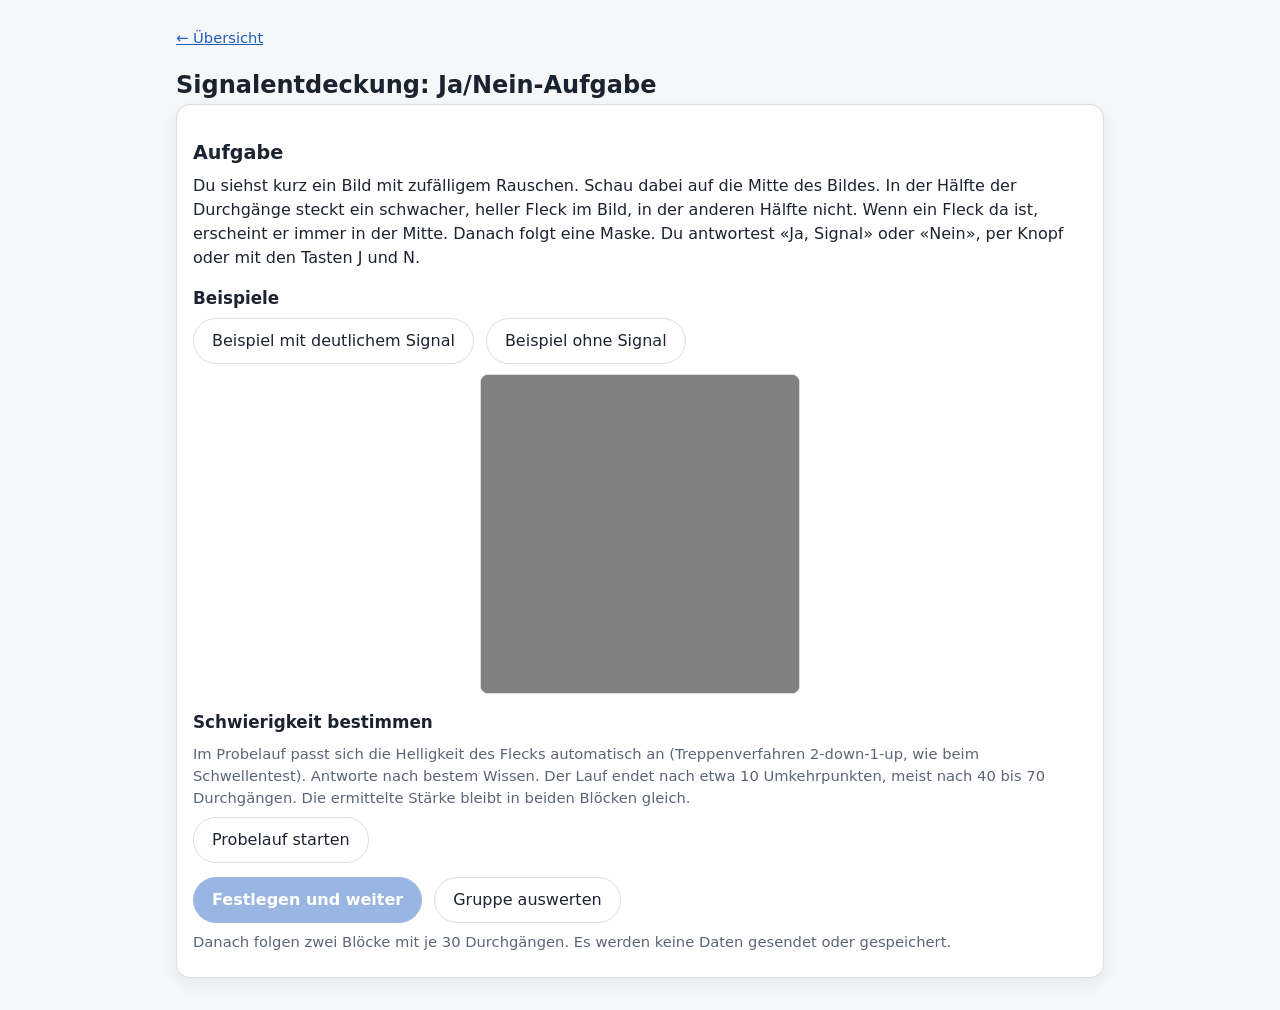
==== commit a83b0c44: "update" ====
--- a/psychophysik/signalentdeckung.html
+++ b/psychophysik/signalentdeckung.html
@@ -82,21 +82,15 @@
   <!-- 1. Aufgabe und Schwierigkeit -->
   <section id="view-setup" class="card" aria-labelledby="h-setup">
     <h2 id="h-setup" tabindex="-1">Aufgabe</h2>
-    <p class="lead">Du siehst kurz ein Bild mit zufälligem Rauschen. Schau dabei auf das Kreuz in der Mitte. In der Hälfte der Durchgänge steckt ein schwacher, heller Fleck im Bild, in der anderen Hälfte nicht. Der Fleck kann an verschiedenen Stellen erscheinen, aber nie in der Mitte. Danach folgt eine Maske. Du antwortest «Ja, Signal» oder «Nein», per Knopf oder mit den Tasten J und N.</p>
+    <p class="lead">Du siehst kurz ein Bild mit zufälligem Rauschen. Schau dabei auf die Mitte des Bildes. In der Hälfte der Durchgänge steckt ein schwacher, heller Fleck im Bild, in der anderen Hälfte nicht. Wenn ein Fleck da ist, erscheint er immer in der Mitte. Danach folgt eine Maske. Du antwortest «Ja, Signal» oder «Nein», per Knopf oder mit den Tasten J und N.</p>
     <h3>Beispiele</h3>
     <div class="row">
       <button type="button" class="btn" id="btn-ex-sig">Beispiel mit deutlichem Signal</button>
       <button type="button" class="btn" id="btn-ex-no">Beispiel ohne Signal</button>
     </div>
     <div class="stagewrap"><canvas id="cv-ex" class="stage" width="160" height="160" role="img" aria-label="Beispielbild"></canvas></div>
-    <h3>Schwierigkeit einstellen</h3>
-    <label for="diff">Schwierigkeit</label>
-    <div class="slider-row">
-      <span class="hint">leichter</span>
-      <input type="range" id="diff" min="1" max="100" step="1" value="40" aria-describedby="diff-hint">
-      <span class="hint">schwieriger</span>
-    </div>
-    <p id="diff-hint" class="hint">Stell die Schwierigkeit so ein, dass du im Probelauf etwa 65 bis 85 % richtig hast. Danach bleibt sie in beiden Blöcken gleich.</p>
+    <h3>Schwierigkeit bestimmen</h3>
+    <p id="diff-hint" class="hint">Im Probelauf passt sich die Helligkeit des Flecks automatisch an (Treppenverfahren 2-down-1-up, wie beim Schwellentest). Antworte nach bestem Wissen. Der Lauf endet nach etwa 10 Umkehrpunkten, meist nach 40 bis 70 Durchgängen. Die ermittelte Stärke bleibt in beiden Blöcken gleich.</p>
     <div class="row">
       <button type="button" class="btn" id="btn-probe">Probelauf starten</button>
     </div>
@@ -153,6 +147,8 @@
     <h3>ROC-Diagramm</h3>
     <div class="chartbox" id="roc-wrap"></div>
     <div class="legend" id="roc-legend" aria-hidden="true"></div>
+    <h3>Was bedeutet das für dich?</h3>
+    <div id="res-explain"></div>
     <h3>Ergebnis-Code</h3>
     <p class="hint">Enthält nur das Ergebnis, keine Namen. Gib den Code für die Gruppenauswertung weiter.</p>
     <div class="code" id="res-code" tabindex="0"></div>
@@ -192,8 +188,7 @@
 
 /* ===== Konfiguration (Werte sind im README dokumentiert) ===== */
 var CONFIG = {
-  trialsPerBlock: 40,     // je Block, genau die Hälfte mit Signal (20 Signal, 20 Catch)
-  probeTrials: 16,        // Probelauf, genau die Hälfte mit Signal (8 / 8)
+  trialsPerBlock: 30,     // je Block, genau die Hälfte mit Signal (15 Signal, 15 Catch)
   size: 160,              // Bildkantenlänge in Pixeln (wird per CSS vergrössert)
   meanGray: 128,
   sigma: 28,              // Standardabweichung der Pixelhelligkeit (Grauwerte)
@@ -201,19 +196,21 @@
   ampMin: 0.5,            // Fleck-Amplitude bei "schwierigster" Reglerstellung (Grauwerte)
   ampMax: 16,             // Fleck-Amplitude bei "leichtester" Reglerstellung
   exampleAmp: 40,         // Amplitude im Beispielbild (bewusst stärker als die leichteste Reglerstellung 16, damit der Fleck gut sichtbar ist)
-  defaultSlider: 40,      // Startstellung des Reglers (1 = leicht, 100 = schwierig); 40 statt 50 wegen unbekanntem Fleckort
   // Ort des Flecks: nie in der Ausschlusszone um das Kreuz (Bildmitte), sondern auf einem schmalen Ring
   exclR: 40,              // Ausschlusszone: Abstand Fleckmitte zur Kreuzmitte nie kleiner (Pixel)
   bandMin: 44,            // Ring der erlaubten Fleckmitten: innerer Radius (Pixel), >= exclR + 4
   bandMax: 52,            // äusserer Radius; durch edgeMin begrenzt (Bild 160 px: 80 - 28 = 52)
   edgeMin: 28,            // Mindestabstand der Fleckmitte zum Bildrand (2 sigma)
   // Fixationskreuz: klein, mit wenig Kontrast, heller als der Hintergrund (Nachbild dann dunkel)
+  showCross: false,       // Fixationskreuz aus: Fleck liegt immer in der Mitte
   crossArm: 5,            // Armlänge ab Kreuzmitte (Pixel)
   crossWidth: 2,          // Strichstärke (Pixel, ganzzahlig)
   crossGray: 184,         // Grauwert des Kreuzes (Hintergrund 128)
-  fixMs: 400, stimMs: 300, maskMs: 150, feedbackMs: 500, itiMs: 0,
+  fixMs: 400, stimMs: 500, maskMs: 150, feedbackMs: 500, itiMs: 0,
   maskBlock: 8,           // Kantenlänge der Maskenblöcke in Pixeln
-  targetLow: 65, targetHigh: 85,
+  // Treppenverfahren (2-down-1-up) auf die Fleck-Amplitude; Antwort richtig = Treffer oder korrekte Ablehnung
+  startAmp: 10, nDown: 2, stepLarge: 1.5, stepSmall: 1.2, switchAfterReversals: 2,
+  reversalsTarget: 10, meanLast: 6, minRev: 4, maxTrials: 80,
   payoff: {
     liberal:      { hit: 1, cr: 1, miss: -4, fa: -1 },   // Verpasser teuer
     konservativ:  { hit: 1, cr: 1, miss: -1, fa: -4 }    // Fehlalarm teuer
@@ -391,13 +388,32 @@
 function makePlan(n, rng) {
   var sched = makeSchedule(n, rng), k = 0, i;
   for (i = 0; i < n; i++) if (sched[i]) k++;
-  var pos = makePositions(k, rng), plan = [], q = 0;
-  for (i = 0; i < n; i++) plan.push({ signal: sched[i], pos: sched[i] ? pos[q++] : null });
+  var plan = [];
+  for (i = 0; i < n; i++) plan.push({ signal: sched[i], pos: null });
   return plan;
 }
-function sliderToAmp(v) {   // 1 = leicht (grosse Amplitude), 100 = schwierig (kleine Amplitude)
-  return CONFIG.ampMax * Math.pow(CONFIG.ampMin / CONFIG.ampMax, (v - 1) / 99);
-}
+function Staircase(c) {
+  this.c = c; this.level = c.startAmp; this.run = 0; this.lastDir = 0; this.n = 0; this.rev = []; this.done = false; this.amp = null;
+}
+Staircase.prototype.record = function (ok) {
+  var c = this.c, move = 0, lvl = this.level;
+  this.n++;
+  if (ok) { if (++this.run >= c.nDown) { this.run = 0; move = -1; } } else { this.run = 0; move = 1; }
+  if (move) {
+    if (this.lastDir && move !== this.lastDir) this.rev.push(lvl);
+    this.lastDir = move;
+    var st = this.rev.length >= c.switchAfterReversals ? c.stepSmall : c.stepLarge;
+    this.level = Math.min(c.ampMax, Math.max(c.ampMin, move < 0 ? lvl / st : lvl * st));
+  }
+  if (this.rev.length >= c.reversalsTarget || this.n >= c.maxTrials) {
+    this.done = true;
+    if (this.rev.length >= c.minRev) {
+      var u = this.rev.slice(-c.meanLast), sum = 0;
+      u.forEach(function (x) { sum += Math.log(x); });
+      this.amp = Math.exp(sum / u.length);   // geometrisches Mittel (logarithmische Schritte)
+    }
+  }
+};
 function classify(signal, yes) { return signal ? (yes ? 'hit' : 'miss') : (yes ? 'fa' : 'cr'); }
 
 /* ======================================================================
@@ -485,7 +501,7 @@
 
 var S = {
   run: 0, awaiting: null, interrupted: false, inTrial: false,
-  amp: null, probeSlider: null, probeDone: false, locked: false,
+  amp: null, stair: null, probeDone: false, locked: false,
   order: null, blocks: {}, last: null, id: null, blockIndex: 0
 };
 T.log = [];
@@ -503,7 +519,7 @@
   var g = CONFIG.meanGray, n = CONFIG.size, h = n / 2;
   ctx2.fillStyle = 'rgb(' + g + ',' + g + ',' + g + ')';
   ctx2.fillRect(0, 0, n, n);
-  if (cross) {
+  if (cross && CONFIG.showCross) {
     var a = CONFIG.crossArm, w = CONFIG.crossWidth, k = CONFIG.crossGray;
     ctx2.fillStyle = 'rgb(' + k + ',' + k + ',' + k + ')';
     ctx2.fillRect(h - a, h - w / 2, 2 * a, w);
@@ -622,16 +638,18 @@
   }
 }
 
-async function runTrials(run, phase, block, n) {
+async function runTrials(run, phase, block, n, stair) {
   var plan = makePlan(n, rngMain);
   var counts = { hit: 0, miss: 0, fa: 0, cr: 0 }, score = 0;
   $('run-score').hidden = !block;
   $('run-score').textContent = 'Punkte: 0';
   for (var i = 0; i < n; i++) {
-    $('run-count').textContent = 'Durchgang ' + (i + 1) + ' von ' + n;
+    if (stair) { if (stair.done) break; S.amp = stair.level; }
+    $('run-count').textContent = 'Durchgang ' + (i + 1) + (stair ? '' : ' von ' + n);
     var r = await oneTrial(run, { phase: phase, block: block, i: i, signal: plan[i].signal, pos: plan[i].pos });
     if (!r) return null;
     counts[r.outcome]++;
+    if (stair) stair.record(r.outcome === 'hit' || r.outcome === 'cr');
     var pts = block ? CONFIG.payoff[block][r.outcome] : 0;
     score += pts;
     T.log.push({ phase: phase, block: block, i: i, signal: plan[i].signal, pos: plan[i].pos, yes: r.yes, outcome: r.outcome, points: pts, amp: S.amp, expMs: r.actual });
@@ -650,54 +668,37 @@
 async function startProbe() {
   S.run++;
   var run = S.run;
-  S.amp = sliderToAmp(parseInt($('diff').value, 10));
-  var sliderNow = $('diff').value;
+  S.amp = null; S.probeDone = false; updateLock();
+  var stair = new Staircase(CONFIG);
   disarm();
   show('view-run', 'h-run');
   $('h-run').textContent = 'Probelauf';
   $('run-matrix').hidden = true;
   setFb(''); setPrompt(''); setButtons(false);
   drawBlank(g2, true);
-  var res = await runTrials(run, 'probe', null, CONFIG.probeTrials);
+  var res = await runTrials(run, 'probe', null, CONFIG.maxTrials, stair);
   if (!res) return;
-  S.probe = res; S.probeSlider = sliderNow; S.probeDone = true;
+  S.probe = res; S.stair = stair; S.amp = stair.amp; S.probeDone = stair.amp !== null;
   show('view-setup', 'btn-probe');
   renderProbe(res);
   live('Probelauf beendet');
 }
 function renderProbe(res) {
-  var c = res.counts, n = c.hit + c.miss + c.fa + c.cr, correct = c.hit + c.cr;
-  var p = Math.round(100 * correct / n);
-  var box = $('probe-res'); box.hidden = false; box.textContent = '';
-  var a = document.createElement('p');
-  a.innerHTML = '';
-  var strong = document.createElement('strong'); strong.textContent = 'Probelauf: ' + correct + ' von ' + n + ' richtig (' + p + ' %).';
+  var st = S.stair, c = res.counts, box = $('probe-res'); box.hidden = false; box.textContent = '';
+  var a = document.createElement('p'), b = document.createElement('p'); b.className = 'hint';
+  var strong = document.createElement('strong');
+  strong.textContent = st.amp !== null ? 'Fleck-Stärke bestimmt: ' + st.amp.toFixed(1) + ' Grauwerte (' + st.n + ' Durchgänge, ' + st.rev.length + ' Umkehrpunkte).'
+    : 'Stärke nicht bestimmbar (nur ' + st.rev.length + ' Umkehrpunkte nach ' + st.n + ' Durchgängen). Bitte Probelauf wiederholen.';
   a.appendChild(strong); box.appendChild(a);
-  var b = document.createElement('p'); b.className = 'hint';
-  b.textContent = 'Treffer ' + c.hit + ', Verpasser ' + c.miss + ', Fehlalarme ' + c.fa + ', Korrekte Ablehnungen ' + c.cr + '. Ziel für die Einstellung: ' + CONFIG.targetLow + ' bis ' + CONFIG.targetHigh + ' % richtig.';
+  b.textContent = 'Treffer ' + c.hit + ', Verpasser ' + c.miss + ', Fehlalarme ' + c.fa + ', Korrekte Ablehnungen ' + c.cr + '.';
   box.appendChild(b);
-  var d = document.createElement('p');
-  d.textContent = p < CONFIG.targetLow ? 'Unter dem Ziel. Stell die Schwierigkeit weiter nach links.' :
-                  p > CONFIG.targetHigh ? 'Über dem Ziel. Stell die Schwierigkeit weiter nach rechts.' : 'Im Ziel.';
-  box.appendChild(d);
   updateLock();
 }
-function updateLock() {
-  var ok = S.probeDone && S.probeSlider === $('diff').value && !S.locked;
-  $('btn-lock').disabled = !ok;
-  var box = $('probe-res');
-  if (S.probeDone && S.probeSlider !== $('diff').value) {
-    var hint = box.querySelector('.stale');
-    if (!hint) { hint = document.createElement('p'); hint.className = 'hint stale'; hint.textContent = 'Schwierigkeit geändert. Mach einen neuen Probelauf mit dieser Einstellung.'; box.appendChild(hint); }
-  } else {
-    var h2 = box.querySelector('.stale'); if (h2) h2.remove();
-  }
-}
+function updateLock() { $('btn-lock').disabled = !(S.probeDone && !S.locked); }
 
 function lockAndStart() {
   S.locked = true;
-  S.amp = sliderToAmp(parseInt($('diff').value, 10));
-  $('diff').disabled = true; $('btn-probe').disabled = true; $('btn-lock').disabled = true;
+  $('btn-probe').disabled = true; $('btn-lock').disabled = true;
   var ord = T.order;
   if (!(ord && ord.length === 2)) ord = rngMain() < 0.5 ? ['liberal', 'konservativ'] : ['konservativ', 'liberal'];
   S.order = ord.slice();
@@ -788,6 +789,31 @@
   $('res-code').textContent = r.code;
   $('copy-msg').textContent = '';
   drawResultROC();
+  explain(r);
+}
+function explain(r) {
+  var box = $('res-explain'); box.textContent = '';
+  function p(t) { var e = document.createElement('p'); e.textContent = t; box.appendChild(e); }
+  function pc(x) { return Math.round(x * 100) + ' %'; }
+  function dWord(d) { return d < 0.3 ? 'kaum besser als Raten' : d < 1 ? 'schwach' : d < 2 ? 'mittel' : 'gut'; }
+  function cWord(c) { return c < -0.25 ? 'Du hast eher schnell «Ja» gesagt (liberal).' : c > 0.25 ? 'Du hast eher vorsichtig «Nein» gesagt (konservativ).' : 'Du warst weder besonders schnell mit «Ja» noch mit «Nein» (neutral).'; }
+  r.order.forEach(function (k, i) {
+    var b = r.blocks[k], c = b.counts, nS = c.hit + c.miss, nN = c.fa + c.cr;
+    p('Block ' + (i + 1) + ' («' + BLOCK_LABEL[k] + '»): Bei ' + nS + ' Durchgängen mit Fleck hast du ' + c.hit + ' bemerkt (' + pc(b.sdt.H0) + '). Bei ' + nN + ' Durchgängen ohne Fleck hast du ' + c.fa + '-mal «Ja» gesagt (' + pc(b.sdt.F0) + '). '
+      + 'd′ = ' + fmt2(b.sdt.dprime) + ': Deine Unterscheidung von Fleck und Rauschen war ' + dWord(b.sdt.dprime) + '. c = ' + fmt2(b.sdt.c) + ': ' + cWord(b.sdt.c) + ' '
+      + (k === 'liberal' ? 'Verpasser kosteten hier viel, im Zweifel wäre «Ja» klug gewesen.' : 'Fehlalarme kosteten hier viel, im Zweifel wäre «Nein» klug gewesen.'));
+  });
+  var L = r.blocks.liberal.sdt, K = r.blocks.konservativ.sdt, dc = K.c - L.c, dd = Math.abs(K.dprime - L.dprime);
+  p('Vergleich der Blöcke, Kriterium: ' + (dc > 0.3 ? 'Du hast dein Verhalten an die Punkte angepasst. Wenn Fehlalarme teuer waren, warst du vorsichtiger (c ' + fmt2(L.c) + ' → ' + fmt2(K.c) + '). Das ist die Reaktion, die man erwartet.'
+    : dc < -0.3 ? 'Du warst im Block «Fehlalarm teuer» mutiger als im Block «Verpasser teuer». Das ist das Gegenteil der klugen Anpassung. Möglicherweise hast du die Punkte nicht beachtet oder der Zufall spielt mit.'
+    : 'Dein Kriterium hat sich kaum verändert (c ' + fmt2(L.c) + ' und ' + fmt2(K.c) + '). Du hast die Punkte also wenig in deine Entscheidung einbezogen.'));
+  p('Vergleich der Blöcke, Empfindlichkeit: ' + (dd < 0.5 ? 'd′ war in beiden Blöcken ähnlich. Der Fleck war gleich schwer, du hast ihn also etwa gleich gut erkannt. Der Unterschied liegt im Entscheiden, nicht im Sehen.'
+    : 'd′ unterscheidet sich zwischen den Blöcken (' + fmt2(L.dprime) + ' und ' + fmt2(K.dprime) + '). Bei so wenigen Durchgängen kann das Zufall sein. Es kann auch heissen, dass du in einem Block aufmerksamer warst.'));
+  p('ROC-Diagramm lesen: Jeder Punkt zeigt, wie oft du bei Fleck «Ja» gesagt hast (nach oben) und wie oft bei Rauschen (nach rechts). Die Diagonale bedeutet reines Raten. Je weiter oben links ein Punkt liegt, desto besser hast du unterschieden. '
+    + (L.dprime < 0.3 || K.dprime < 0.3 ? 'Mindestens ein Punkt liegt bei dir nahe an der Diagonale. Dann hast du kaum etwas erkannt, und c sagt wenig aus. Ein neuer Versuch mit stärkerem Fleck kann helfen. '
+    : '') + (dd < 0.5 && (L.H0 > K.H0 || L.F0 > K.F0) ? 'Deine zwei Punkte liegen etwa auf derselben Kurve. Du hast also vor allem dein Kriterium verschoben: Mit mehr «Ja» bekommst du mehr Treffer, aber auch mehr Fehlalarme.' : ''));
+  var sl = r.blocks.liberal.score, sk = r.blocks.konservativ.score;
+  p('Punkte: Verpasser teuer ' + sl + ', Fehlalarm teuer ' + sk + '. Wer sicher ist, dass ein Fleck da war, sollte «Ja» sagen. Bei Unsicherheit entscheidet die Punktematrix: Was kostet mehr, ein Verpasser oder ein Fehlalarm?');
 }
 function precisionHint() {
   var n = Math.floor(CONFIG.trialsPerBlock / 2);
@@ -992,9 +1018,9 @@
    ====================================================================== */
 function toSetup() { show('view-setup', 'h-setup'); }
 function resetAll() {
-  S.run++; S.awaiting = null; S.locked = false; S.probeDone = false; S.probeSlider = null; S.last = null;
+  S.run++; S.awaiting = null; S.locked = false; S.probeDone = false; S.amp = null; S.last = null;
   S.blocks = {}; S.order = null;
-  $('diff').disabled = false; $('btn-probe').disabled = false; $('btn-lock').disabled = true;
+  $('btn-probe').disabled = false; $('btn-lock').disabled = true;
   $('probe-res').hidden = true; $('probe-res').textContent = '';
 }
 var armed = null, armTimer = null;
@@ -1014,7 +1040,6 @@
   toSetup();
 }
 
-$('diff').addEventListener('input', updateLock);
 // Beispielbilder: gleiche Ortsregel wie im Test; aufeinanderfolgende Beispiele liegen an verschiedenen Stellen.
 function examplePosition() {
   var th, d, tries = 0;
@@ -1027,7 +1052,7 @@
   return positionAt(th, rngMain);
 }
 function example(signal) {
-  var pos = signal ? examplePosition() : null;
+  var pos = null;
   T.lastExample = { signal: signal, pos: pos };
   var bytes = makeStimulus(gaussMain, signal, CONFIG.exampleAmp, { pos: pos });
   putImage(gEx, bytes);
@@ -1071,10 +1096,9 @@
 
 /* ===== Start ===== */
 // Zahlen in den Texten kommen aus CONFIG (damit Oberfläche und Konfiguration nie auseinanderlaufen)
-$('btn-probe').textContent = 'Probelauf starten (' + CONFIG.probeTrials + ' Durchgänge)';
+$('btn-probe').textContent = 'Probelauf starten';
 $('setup-hint').textContent = 'Danach folgen zwei Blöcke mit je ' + CONFIG.trialsPerBlock + ' Durchgängen. Es werden keine Daten gesendet oder gespeichert.';
-$('run-count').textContent = 'Durchgang 1 von ' + CONFIG.probeTrials;
-$('diff').value = String(CONFIG.defaultSlider);
+$('run-count').textContent = 'Durchgang 1';
 drawBlank(gEx, true);
 drawBlank(g2, false);
 if (location.hash === '#gruppe') show('view-group', 'h-group');
@@ -1096,7 +1120,7 @@
 T.positionOk = positionOk;
 T.centerOf = centerOf;
 T.drawBlank = drawBlank;
-T.sliderToAmp = sliderToAmp;
+T.Staircase = Staircase;
 T.classify = classify;
 T.buildCode = buildCode;
 T.parseCode = parseCode;
